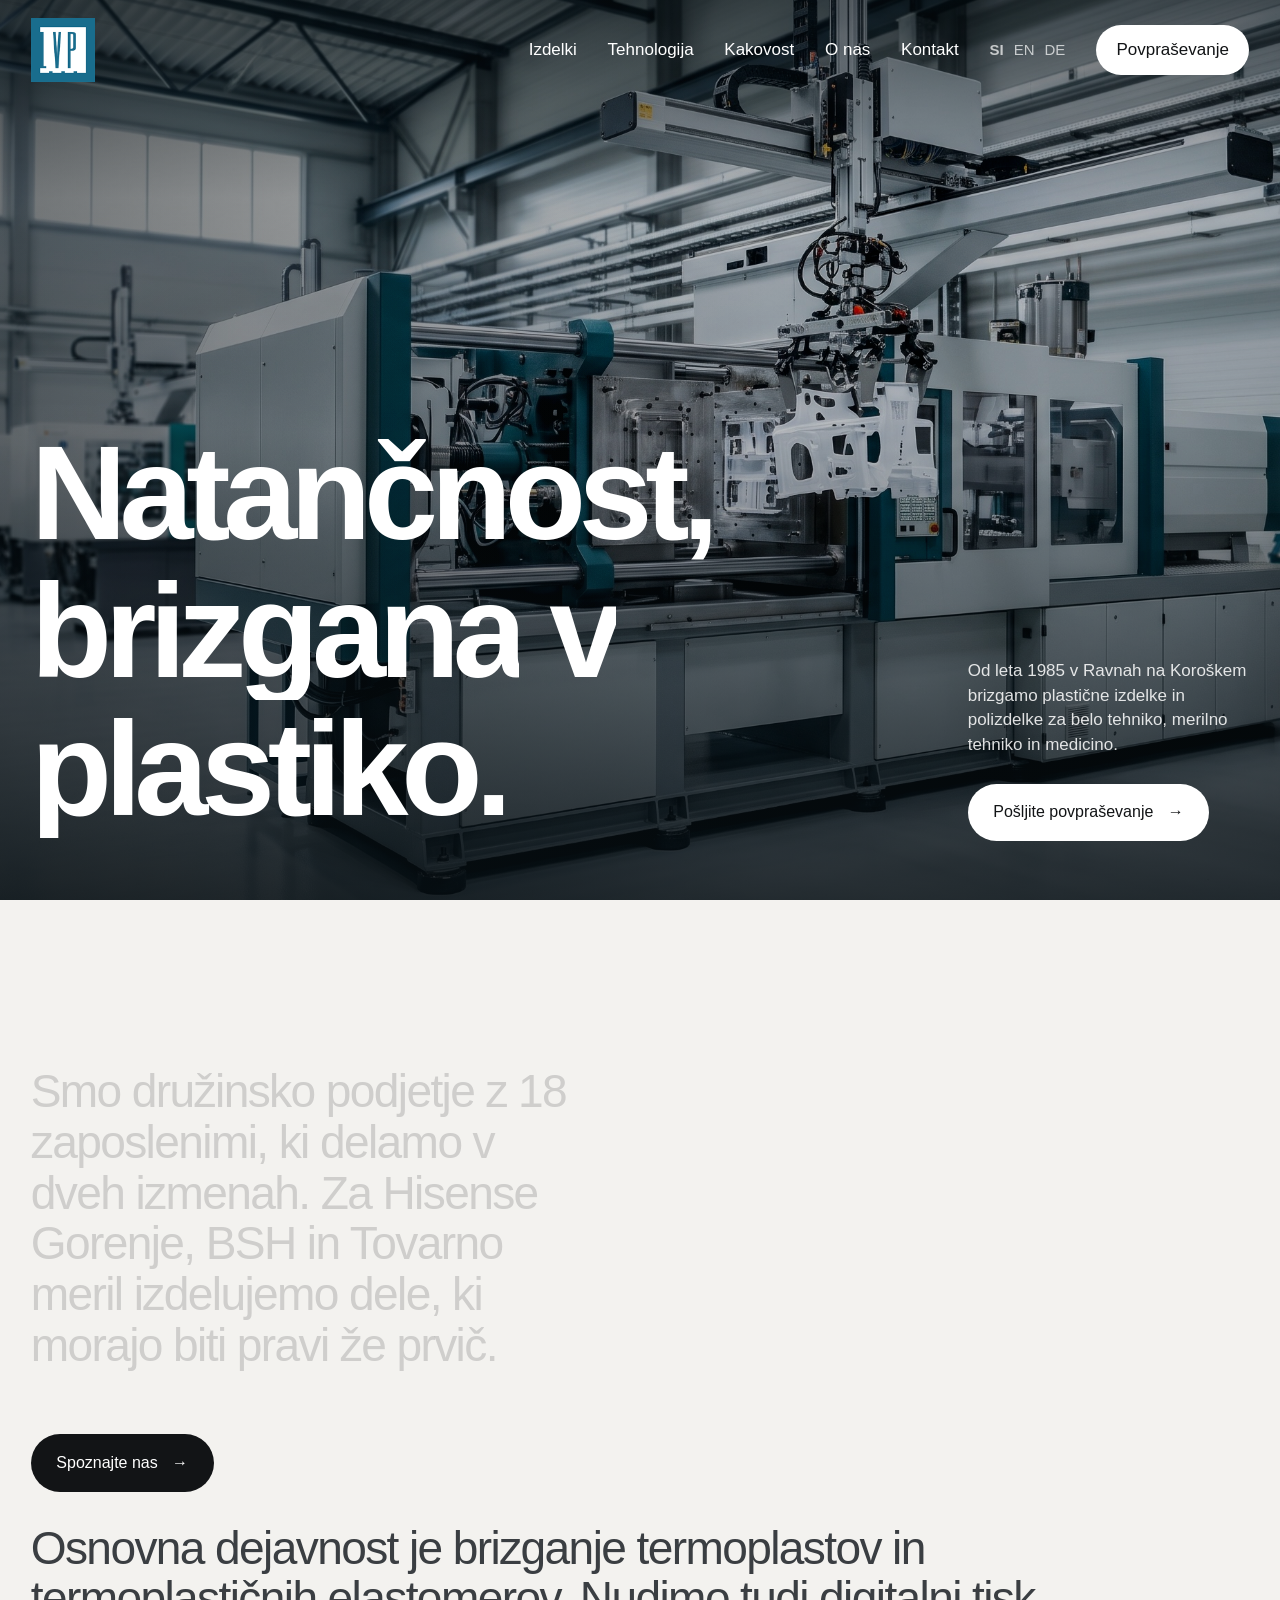
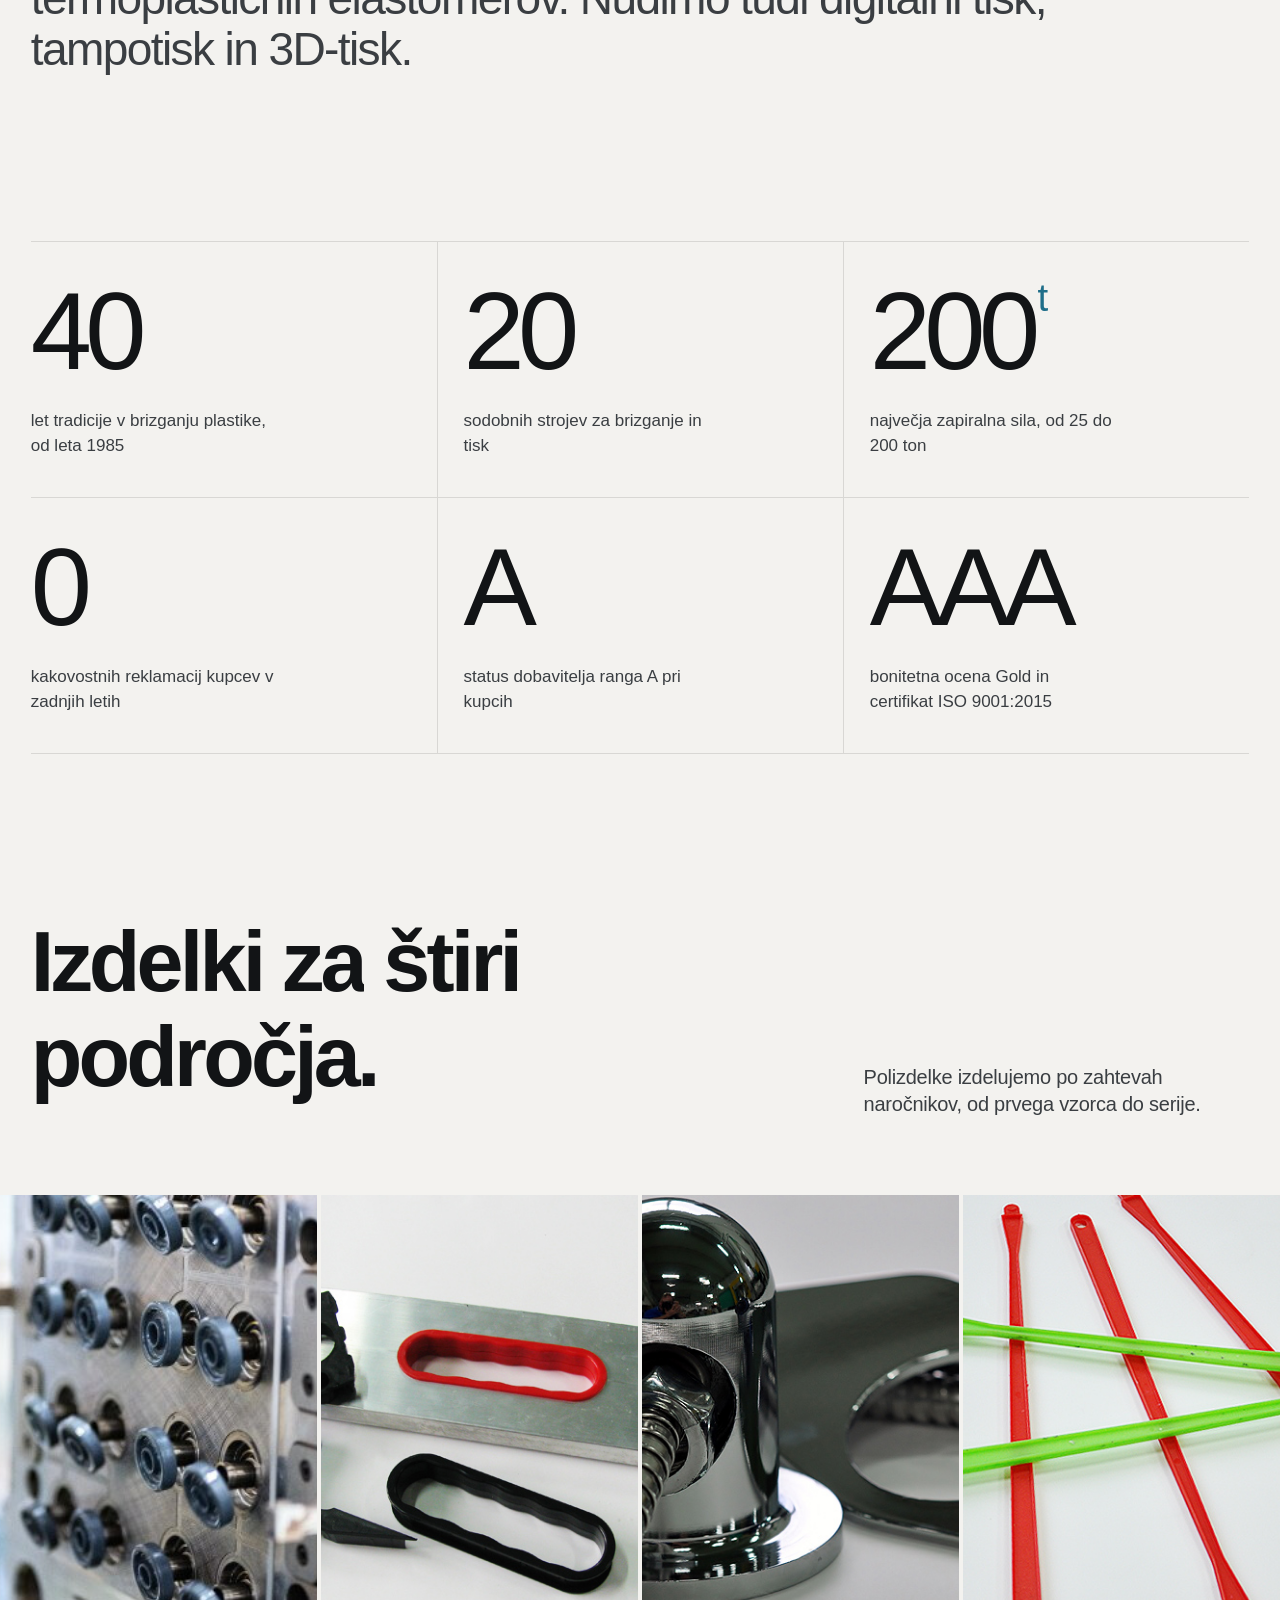
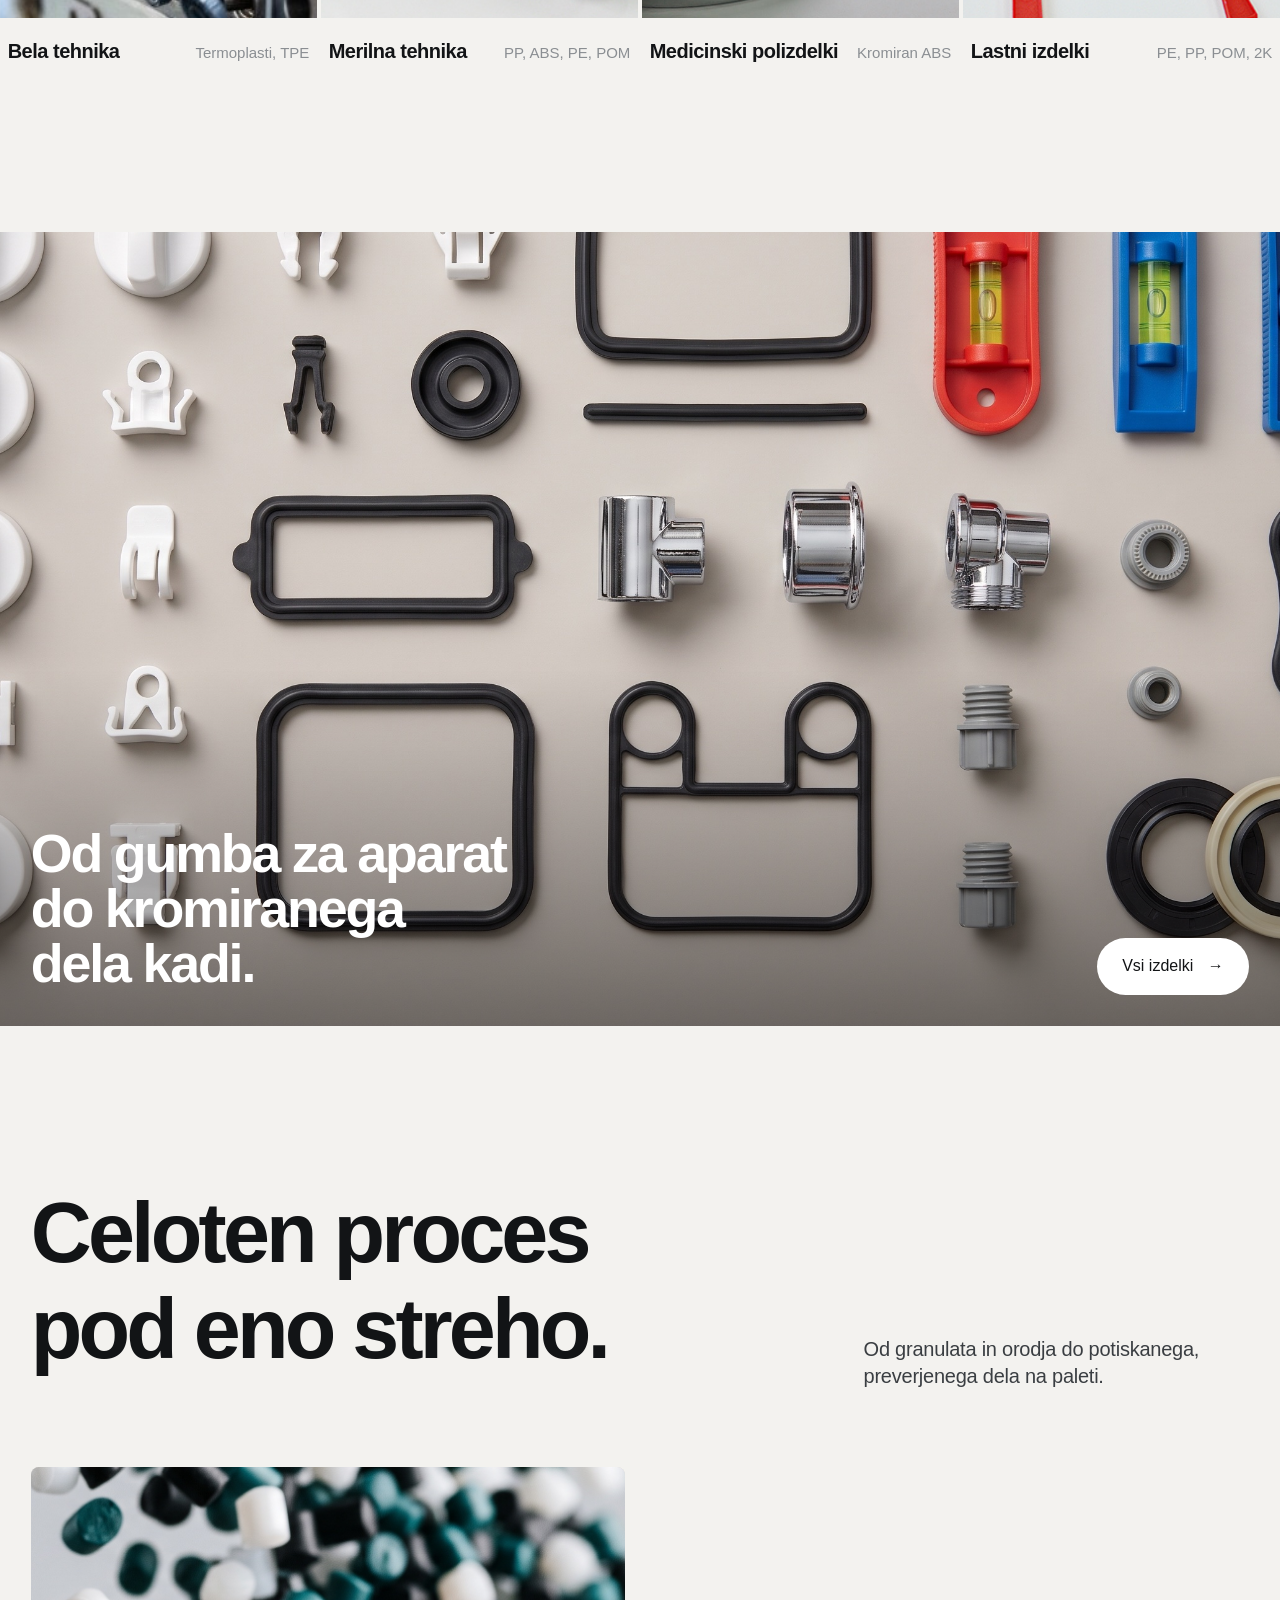
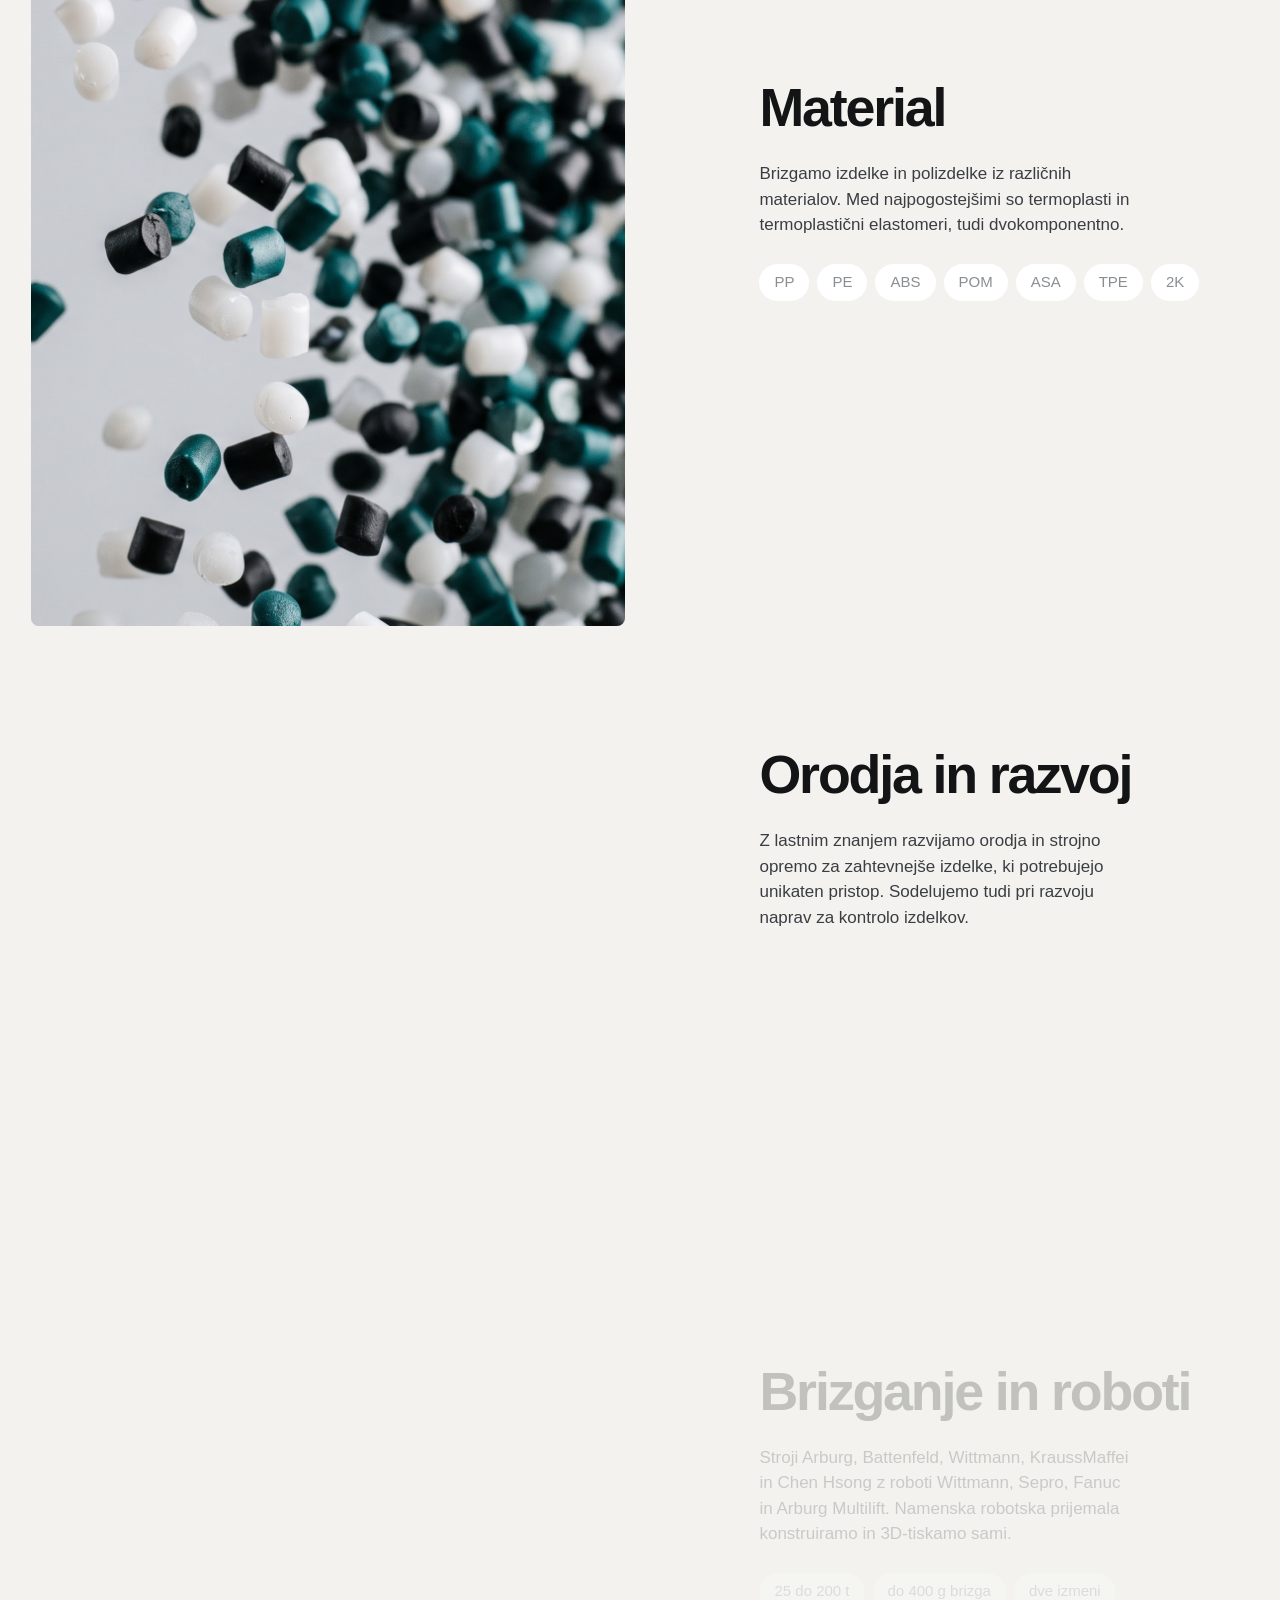
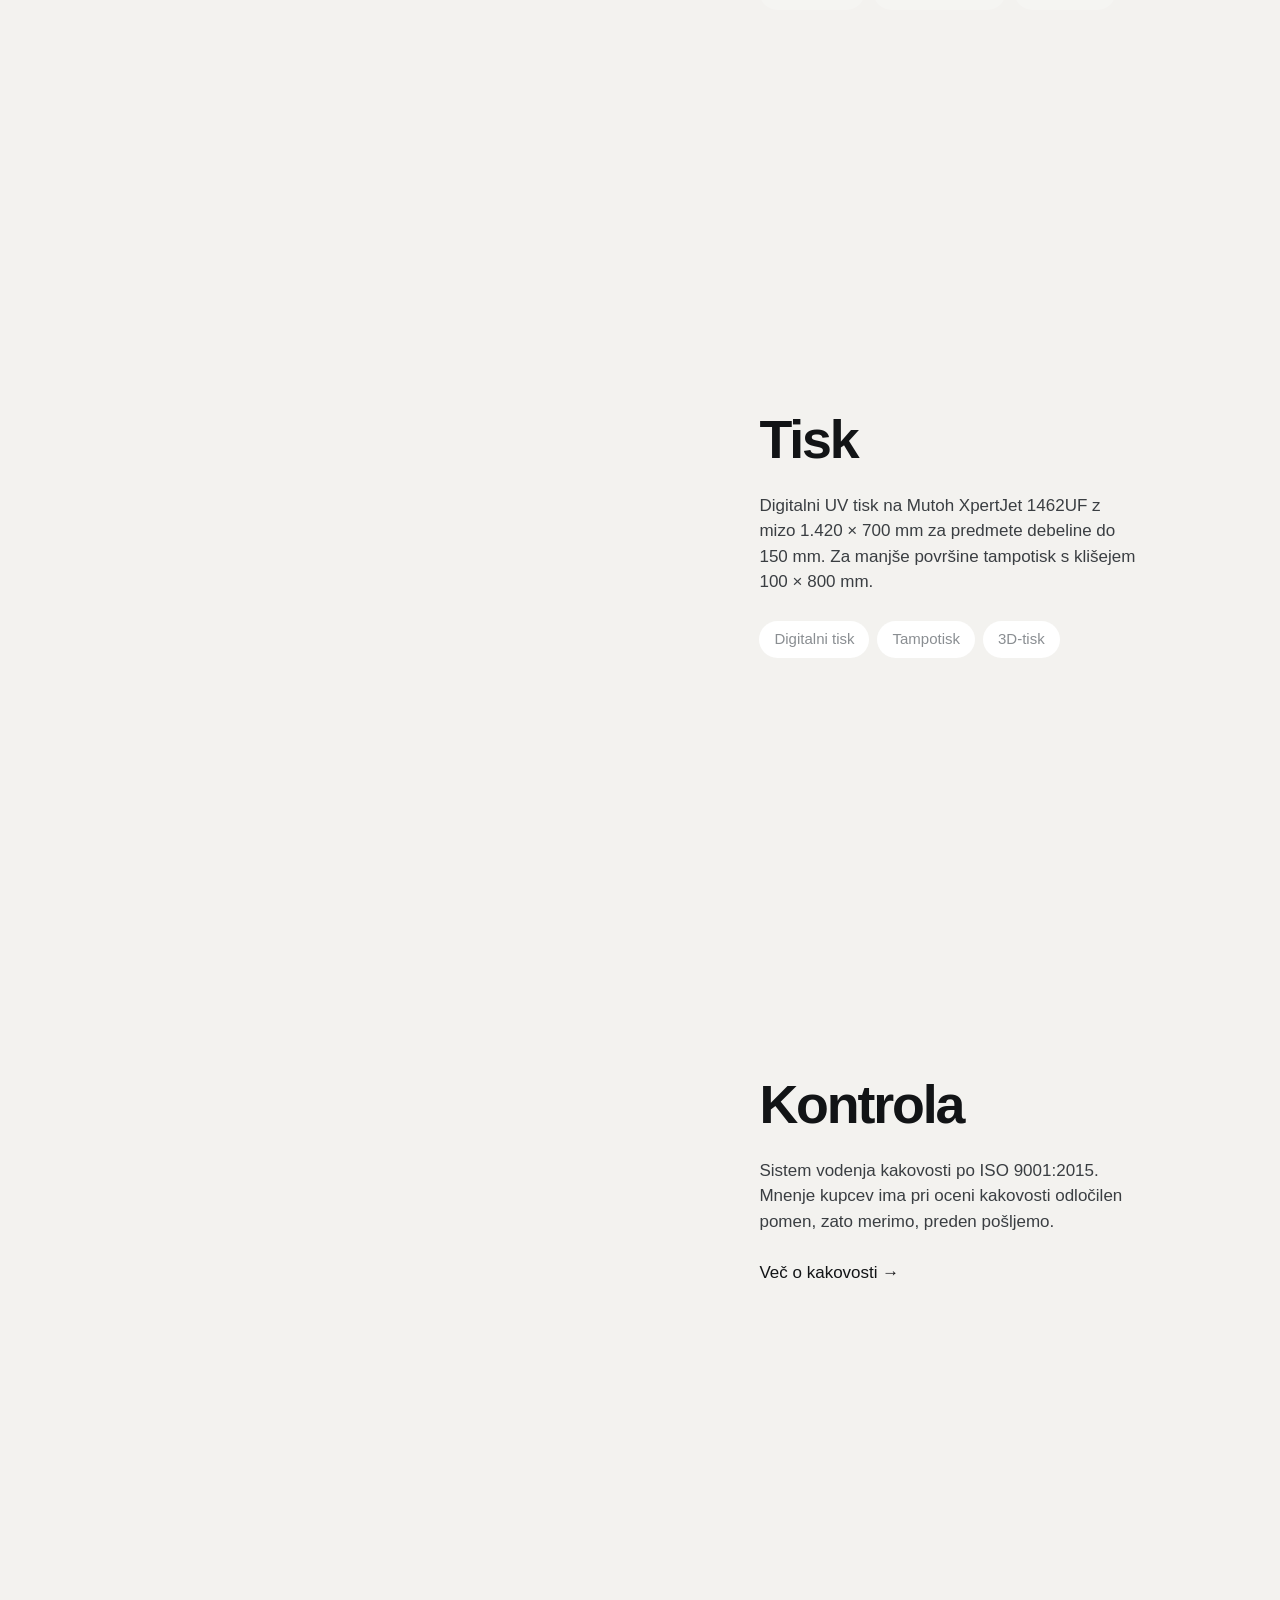
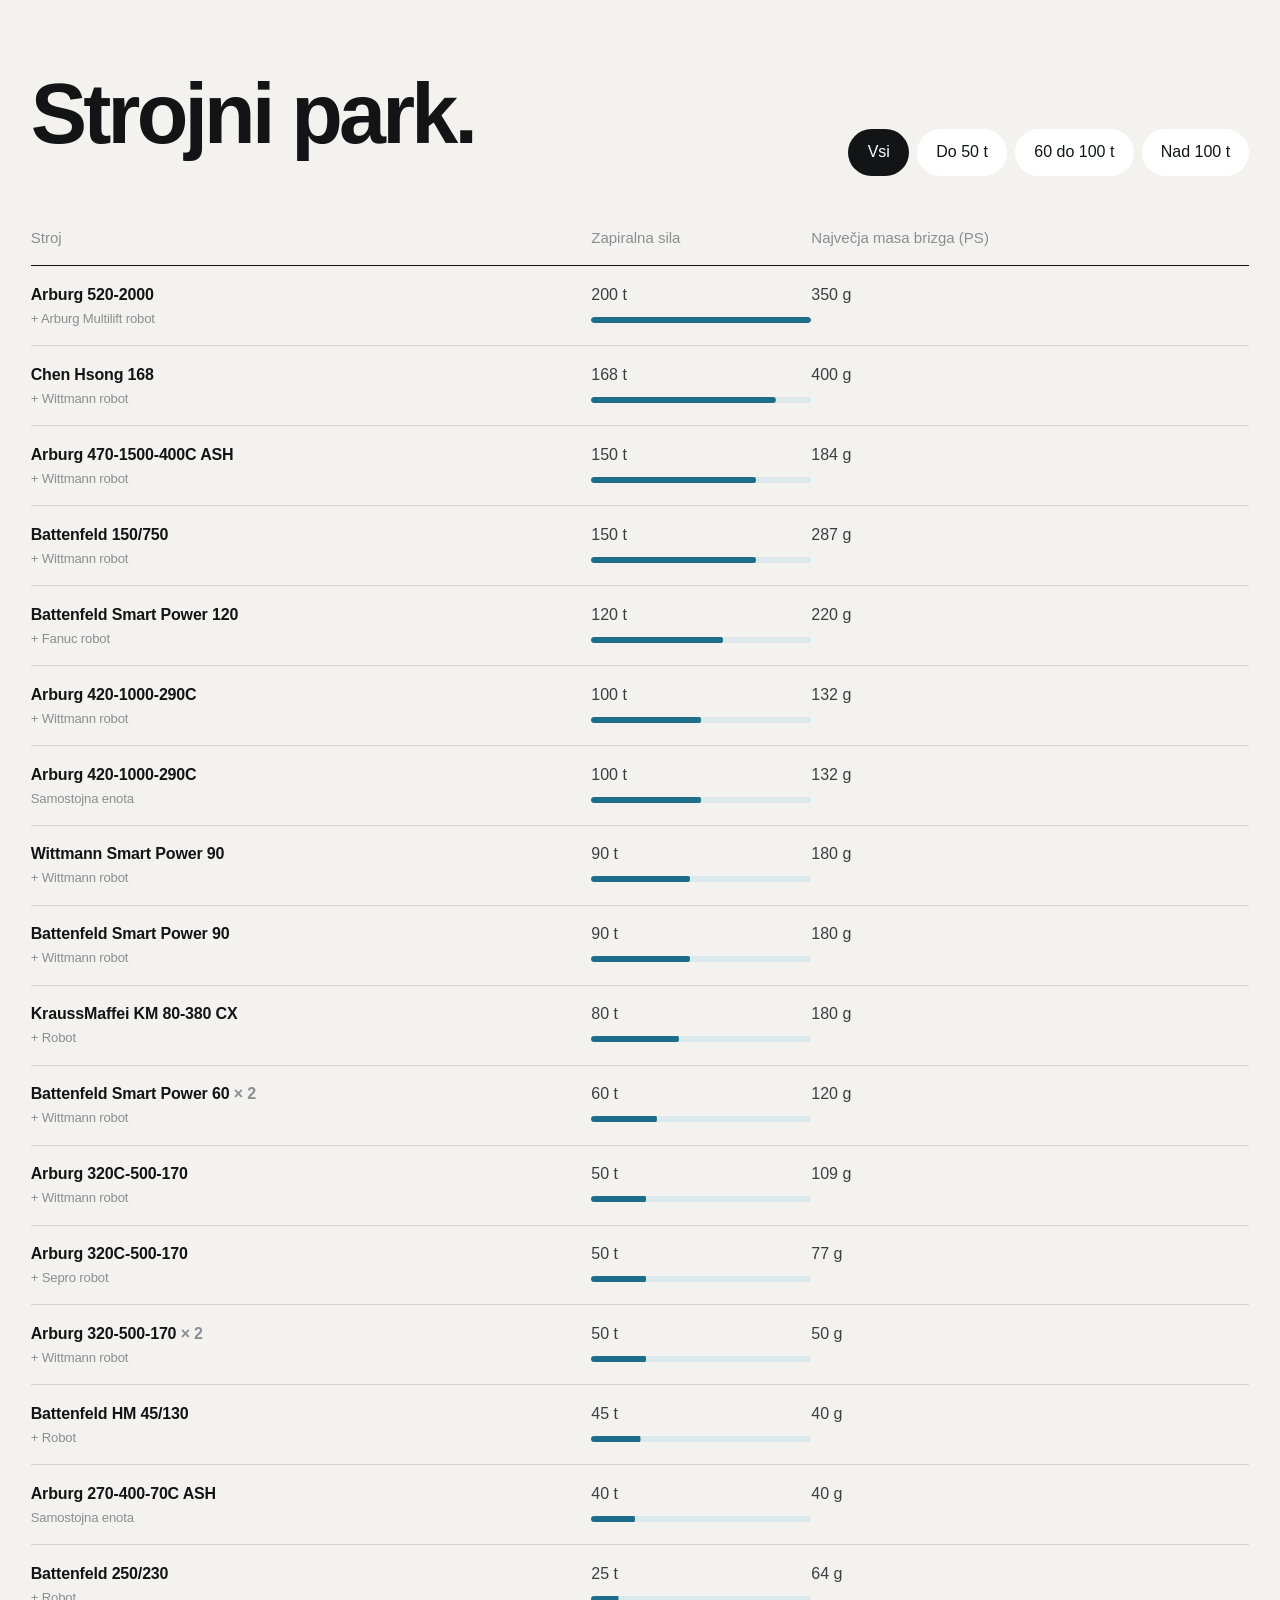
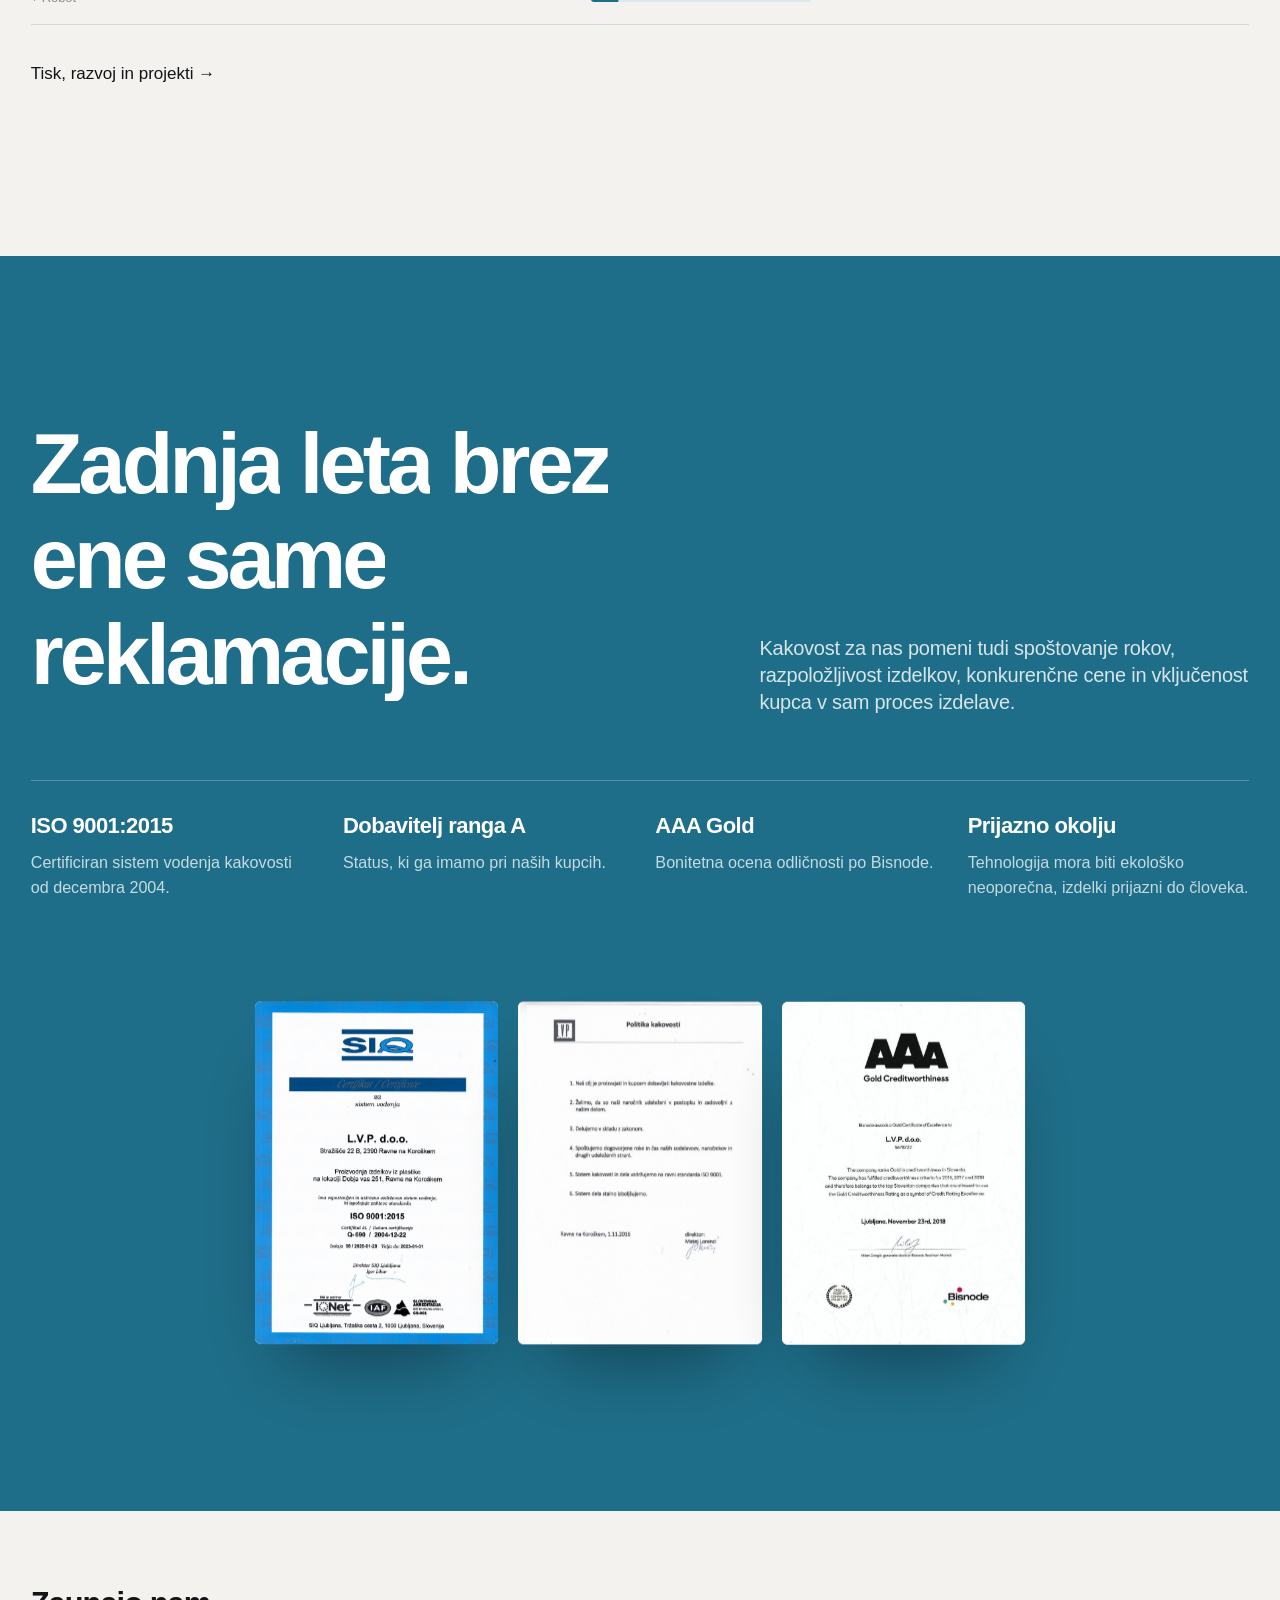
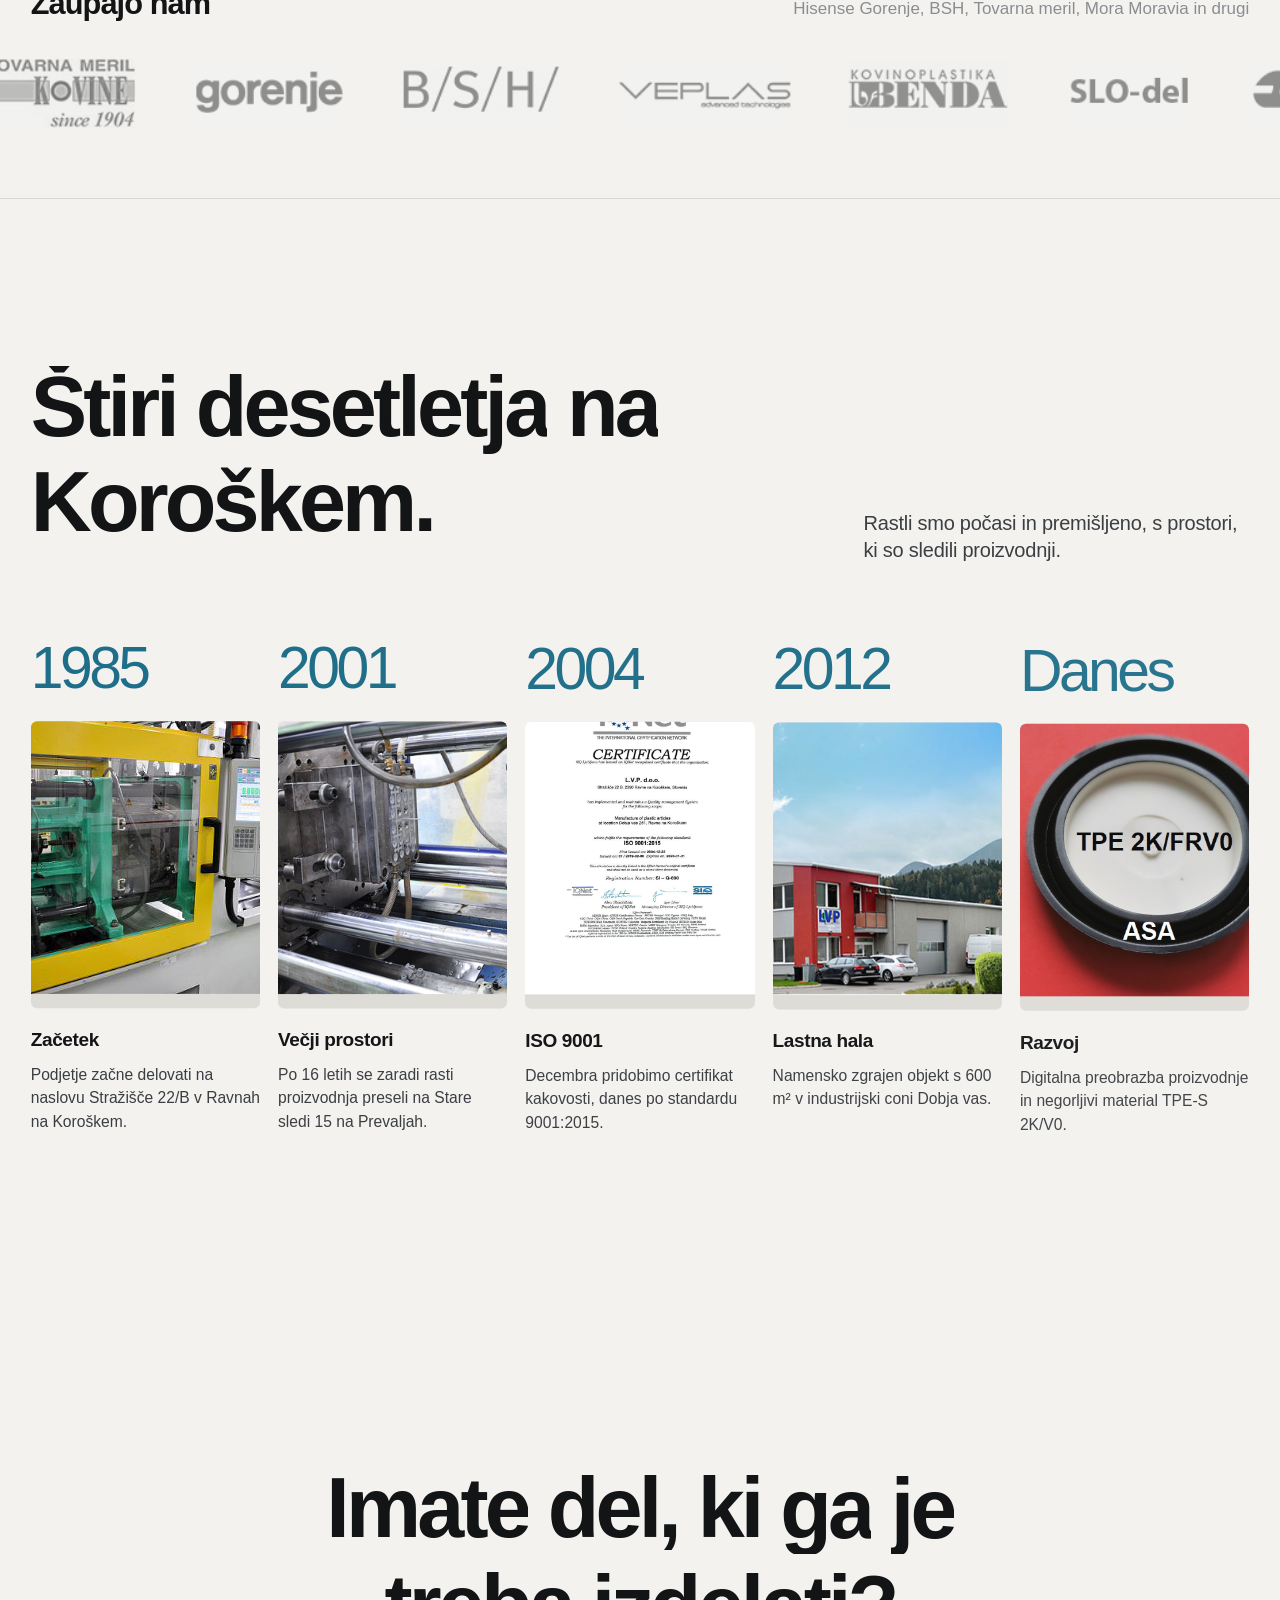
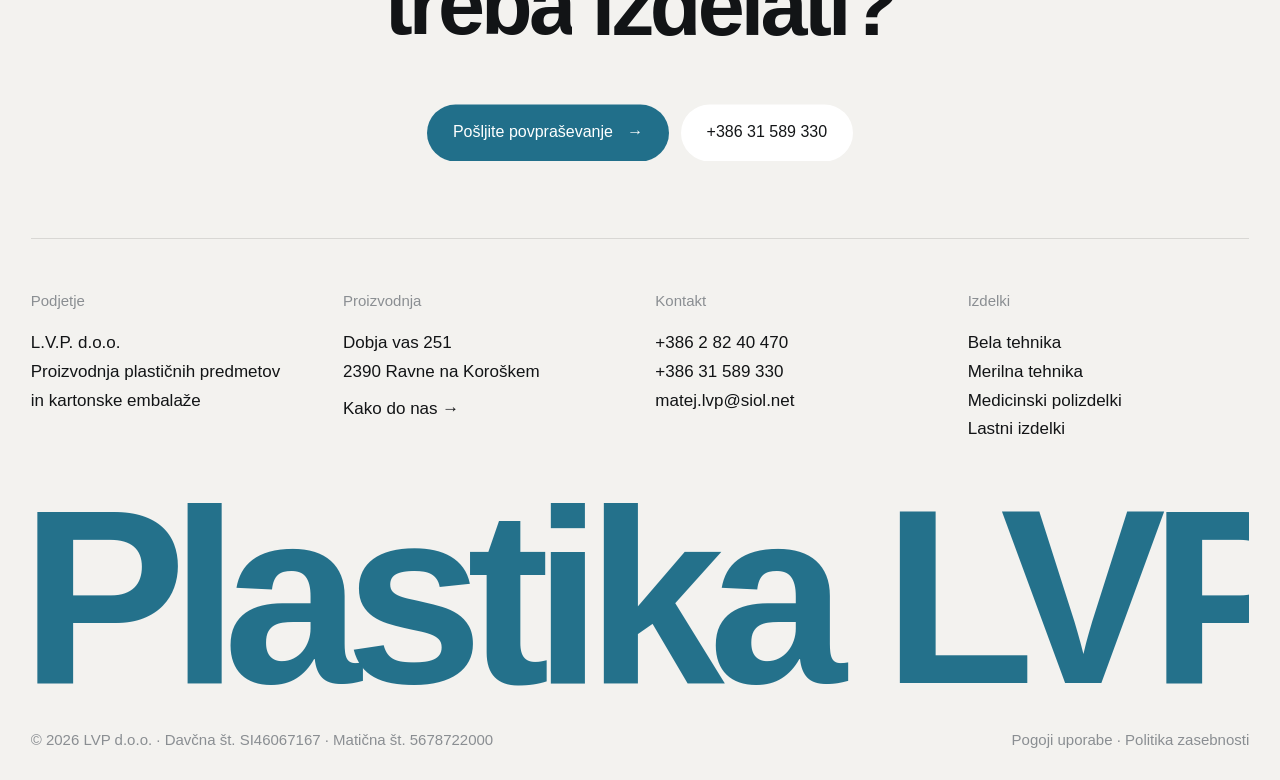
==== site/index.html @ 323c25d8 "Plastika LVP website redesign Six-page static site (Domov, Izdelki, Tehnologija, Kakovost, O nas, Ko" ====
<!doctype html>
<html lang="sl">
<head>
<meta charset="utf-8">
<meta name="viewport" content="width=device-width,initial-scale=1">
<title>LVP d.o.o. · Brizganje plastike, Ravne na Koroškem</title>
<meta name="description" content="Družinsko podjetje iz Raven na Koroškem. Od leta 1985 brizgamo plastične izdelke in polizdelke za belo tehniko, merilno tehniko in medicino.">
<meta name="robots" content="noindex">
<link rel="icon" href="assets/img/logo.png">
<link rel="preload" href="assets/fonts/MaisonNeue-Demi.otf" as="font" type="font/otf" crossorigin>
<link rel="stylesheet" href="assets/css/style.css">
</head>
<body data-page="home">
<div class="loader"><img src="assets/img/logo.png" alt=""></div>

<section class="hero" data-dark>
  <div class="hero-media">
    <video autoplay muted loop playsinline preload="auto" poster="assets/img/gen-hero.jpg">
      <source src="assets/video/hero.mp4" type="video/mp4">
    </video>
  </div>
  <div class="hero-in">
    <h1 class="d1" data-split>Natančnost, brizgana v plastiko.</h1>
    <div class="hero-side">
      <p>Od leta 1985 v Ravnah na Koroškem brizgamo plastične izdelke in polizdelke za belo tehniko, merilno tehniko in medicino.</p>
      <a class="btn light" href="kontakt.html#povprasevanje">Pošljite povpraševanje <span class="arr">→</span></a>
    </div>
  </div>
</section>

<section class="sec wrap statement">
  <div class="statement-row">
    <p data-fill>Smo družinsko podjetje z 18 zaposlenimi, ki delamo v dveh izmenah. Za Hisense Gorenje, BSH in Tovarno meril izdelujemo dele, ki morajo biti pravi že prvič.</p>
  </div>
  <div class="statement-foot rv">
    <a class="btn" href="o-nas.html">Spoznajte nas <span class="arr">→</span></a>
    <p class="lead">Osnovna dejavnost je brizganje termoplastov in termoplastičnih elastomerov. Nudimo tudi digitalni tisk, tampotisk in 3D-tisk.</p>
  </div>
</section>

<section class="wrap" style="padding-bottom:var(--sec)">
  <div class="stats">
    <div class="stat rv"><div class="n" data-count="40">40</div><p>let tradicije v brizganju plastike, od leta 1985</p></div>
    <div class="stat rv"><div class="n" data-count="20">20</div><p>sodobnih strojev za brizganje in tisk</p></div>
    <div class="stat rv"><div class="n" data-count="200">200<sup>t</sup></div><p>največja zapiralna sila, od 25 do 200 ton</p></div>
    <div class="stat rv"><div class="n" data-count="0">0</div><p>kakovostnih reklamacij kupcev v zadnjih letih</p></div>
    <div class="stat rv"><div class="n">A</div><p>status dobavitelja ranga A pri kupcih</p></div>
    <div class="stat rv"><div class="n">AAA</div><p>bonitetna ocena Gold in certifikat ISO 9001:2015</p></div>
  </div>
</section>

<section id="izdelki" style="padding-bottom:var(--sec)">
  <div class="wrap sec-head">
    <h2 class="d2" data-split>Izdelki za štiri področja.</h2>
    <p class="lead rv">Polizdelke izdelujemo po zahtevah naročnikov, od prvega vzorca do serije.</p>
  </div>
  <div class="tiles">
    <a class="tile" href="izdelki.html#bela-tehnika">
      <div class="ph"><img src="assets/img/izdelki-bela-tehnika-02.jpg" alt="Orodje z brizganimi deli za belo tehniko" data-par="6"></div>
      <div class="ov"><p>Polizdelki za male gospodinjske aparate in belo tehniko.</p></div>
      <div class="cap"><b>Bela tehnika</b><span>Termoplasti, TPE</span></div>
    </a>
    <a class="tile" href="izdelki.html#merilna-tehnika">
      <div class="ph"><img src="assets/img/merilna-tehnika1.jpg" alt="Sestavni deli za vodne tehtnice" data-par="6"></div>
      <div class="ov"><p>Osnovni sestavni deli za vodne tehtnice in zidarske letve.</p></div>
      <div class="cap"><b>Merilna tehnika</b><span>PP, ABS, PE, POM</span></div>
    </a>
    <a class="tile" href="izdelki.html#medicina">
      <div class="ph"><img src="assets/img/medicina1.jpg" alt="Kromiran brizgan del iz ABS" data-par="6"></div>
      <div class="ov"><p>Deli za sestavljanje kopalnih kadi, namenjenih invalidom.</p></div>
      <div class="cap"><b>Medicinski polizdelki</b><span>Kromiran ABS</span></div>
    </a>
    <a class="tile" href="izdelki.html#lastni">
      <div class="ph"><img src="assets/img/lastni-izdelki1.jpg" alt="Muholovci iz PE in PP" data-par="6"></div>
      <div class="ov"><p>Lastni izdelki, uspešno prisotni na trgu. Na muholovce nabrizgamo tudi vaš logotip.</p></div>
      <div class="cap"><b>Lastni izdelki</b><span>PE, PP, POM, 2K</span></div>
    </a>
  </div>
</section>

<section class="bleed" data-dark>
  <img src="assets/img/gen-knolling.jpg" alt="Brizgani plastični deli, razvrščeni na mizi" data-par="8">
  <div class="cap">
    <h2 class="d3" style="max-width:16ch">Od gumba za aparat do kromiranega dela kadi.</h2>
    <a class="btn light" href="izdelki.html">Vsi izdelki <span class="arr">→</span></a>
  </div>
</section>

<section class="sec wrap">
  <div class="sec-head">
    <h2 class="d2" data-split>Celoten proces pod eno streho.</h2>
    <p class="lead rv">Od granulata in orodja do potiskanega, preverjenega dela na paleti.</p>
  </div>
  <div class="process">
    <div class="stick">
      <video muted loop playsinline autoplay poster="assets/img/gen-granulat.jpg" class="on"><source src="assets/video/granulat.mp4" type="video/mp4"></video>
      <img src="assets/img/gen-mould.jpg" alt="Odprto orodje z brizganimi tesnili">
      <img src="assets/img/tehnologija-031.jpg" alt="Robotsko prijemalo, natisnjeno v 3D">
      <img src="assets/img/gen-print.jpg" alt="Digitalni UV tisk na plastične dele">
      <img src="assets/img/fd0496db_540x310.jpg" alt="Merjenje dela na 3D merilni napravi">
    </div>
    <div class="steps">
      <div class="step on">
        <div class="step-mob-img"><img src="assets/img/gen-granulat.jpg" alt=""></div>
        <h3 class="d3">Material</h3>
        <p>Brizgamo izdelke in polizdelke iz različnih materialov. Med najpogostejšimi so termoplasti in termoplastični elastomeri, tudi dvokomponentno.</p>
        <div class="facts"><span class="chip">PP</span><span class="chip">PE</span><span class="chip">ABS</span><span class="chip">POM</span><span class="chip">ASA</span><span class="chip">TPE</span><span class="chip">2K</span></div>
      </div>
      <div class="step">
        <div class="step-mob-img"><img src="assets/img/gen-mould.jpg" alt=""></div>
        <h3 class="d3">Orodja in razvoj</h3>
        <p>Z lastnim znanjem razvijamo orodja in strojno opremo za zahtevnejše izdelke, ki potrebujejo unikaten pristop. Sodelujemo tudi pri razvoju naprav za kontrolo izdelkov.</p>
      </div>
      <div class="step">
        <div class="step-mob-img"><img src="assets/img/tehnologija-031.jpg" alt=""></div>
        <h3 class="d3">Brizganje in roboti</h3>
        <p>Stroji Arburg, Battenfeld, Wittmann, KraussMaffei in Chen Hsong z roboti Wittmann, Sepro, Fanuc in Arburg Multilift. Namenska robotska prijemala konstruiramo in 3D-tiskamo sami.</p>
        <div class="facts"><span class="chip">25 do 200 t</span><span class="chip">do 400 g brizga</span><span class="chip">dve izmeni</span></div>
      </div>
      <div class="step">
        <div class="step-mob-img"><img src="assets/img/gen-print.jpg" alt=""></div>
        <h3 class="d3">Tisk</h3>
        <p>Digitalni UV tisk na Mutoh XpertJet 1462UF z mizo 1.420 × 700 mm za predmete debeline do 150 mm. Za manjše površine tampotisk s klišejem 100 × 800 mm.</p>
        <div class="facts"><span class="chip">Digitalni tisk</span><span class="chip">Tampotisk</span><span class="chip">3D-tisk</span></div>
      </div>
      <div class="step">
        <div class="step-mob-img"><img src="assets/img/fd0496db_540x310.jpg" alt=""></div>
        <h3 class="d3">Kontrola</h3>
        <p>Sistem vodenja kakovosti po ISO 9001:2015. Mnenje kupcev ima pri oceni kakovosti odločilen pomen, zato merimo, preden pošljemo.</p>
        <a class="link" href="kakovost.html" style="margin-top:26px">Več o kakovosti →</a>
      </div>
    </div>
  </div>
</section>

<section class="sec wrap" style="padding-top:0">
  <div class="machines-top">
    <h2 class="d2" data-split>Strojni park.</h2>
    <div class="filters rv" data-for="#mt-home">
      <button class="on" data-range="0-999">Vsi</button>
      <button data-range="0-50">Do 50 t</button>
      <button data-range="51-100">60 do 100 t</button>
      <button data-range="101-999">Nad 100 t</button>
    </div>
  </div>
  <table class="mtable rv" id="mt-home" data-machines></table>
  <p style="margin-top:36px"><a class="link" href="tehnologija.html">Tisk, razvoj in projekti →</a></p>
</section>

<section class="quality sec wrap" data-dark>
  <div class="qgrid">
    <h2 class="d2" data-split>Zadnja leta brez ene same reklamacije.</h2>
    <p class="lead rv">Kakovost za nas pomeni tudi spoštovanje rokov, razpoložljivost izdelkov, konkurenčne cene in vključenost kupca v sam proces izdelave.</p>
    <div class="qpoints">
      <div class="rv"><b>ISO 9001:2015</b><p>Certificiran sistem vodenja kakovosti od decembra 2004.</p></div>
      <div class="rv"><b>Dobavitelj ranga A</b><p>Status, ki ga imamo pri naših kupcih.</p></div>
      <div class="rv"><b>AAA Gold</b><p>Bonitetna ocena odličnosti po Bisnode.</p></div>
      <div class="rv"><b>Prijazno okolju</b><p>Tehnologija mora biti ekološko neoporečna, izdelki prijazni do človeka.</p></div>
    </div>
    <div class="certs">
      <figure><img src="assets/img/certifikat-iso9001_2.png" alt="Certifikat ISO 9001"></figure>
      <figure><img src="assets/img/politika-kakovosti-1.jpg" alt="Politika kakovosti"></figure>
      <figure><img src="assets/img/bisnode-2019.jpg" alt="Bonitetna odličnost Bisnode"></figure>
    </div>
  </div>
</section>

<section class="partners">
  <div class="wrap t">
    <h2 class="d4">Zaupajo nam</h2>
    <span class="muted">Hisense Gorenje, BSH, Tovarna meril, Mora Moravia in drugi</span>
  </div>
  <div class="marquee">
    <div class="set"><span class="plogo merila" title="Tovarna meril"></span><span class="plogo gorenje" title="Gorenje"></span><span class="plogo bsh" title="BSH"></span><span class="plogo veplas" title="Veplas"></span><span class="plogo benda" title="Kovinoplastika Benda"></span><span class="plogo slodel" title="SLO-del"></span><span class="plogo eurel" title="Eurel"></span></div>
    <div class="set" aria-hidden="true"><span class="plogo merila"></span><span class="plogo gorenje"></span><span class="plogo bsh"></span><span class="plogo veplas"></span><span class="plogo benda"></span><span class="plogo slodel"></span><span class="plogo eurel"></span></div>
  </div>
</section>

<section class="sec wrap">
  <div class="sec-head">
    <h2 class="d2" data-split>Štiri desetletja na Koroškem.</h2>
    <p class="lead rv">Rastli smo počasi in premišljeno, s prostori, ki so sledili proizvodnji.</p>
  </div>
  <div class="tl">
    <div><div class="yr">1985</div><div class="ph"><img src="assets/img/tehno6.jpg" alt="" data-par="5"></div><b>Začetek</b><p>Podjetje začne delovati na naslovu Stražišče 22/B v Ravnah na Koroškem.</p></div>
    <div><div class="yr">2001</div><div class="ph"><img src="assets/img/tehno1.jpg" alt="" data-par="5"></div><b>Večji prostori</b><p>Po 16 letih se zaradi rasti proizvodnja preseli na Stare sledi 15 na Prevaljah.</p></div>
    <div><div class="yr">2004</div><div class="ph"><img src="assets/img/certifikat-iso-9001-2.jpg" alt="" data-par="5"></div><b>ISO 9001</b><p>Decembra pridobimo certifikat kakovosti, danes po standardu 9001:2015.</p></div>
    <div><div class="yr">2012</div><div class="ph"><img src="assets/img/hala-vsebinska.jpg" alt="" data-par="5"></div><b>Lastna hala</b><p>Namensko zgrajen objekt s 600 m² v industrijski coni Dobja vas.</p></div>
    <div><div class="yr">Danes</div><div class="ph"><img src="assets/img/2k-izdelek.jpg" alt="" data-par="5"></div><b>Razvoj</b><p>Digitalna preobrazba proizvodnje in negorljivi material TPE-S 2K/V0.</p></div>
  </div>
</section>

<div id="footer-slot"></div>

<script src="assets/js/layout.js"></script>
<script src="assets/js/machines.js"></script>
<script src="assets/js/gsap.min.js"></script>
<script src="assets/js/ScrollTrigger.min.js"></script>
<script src="assets/js/lenis.min.js"></script>
<script src="assets/js/main.js"></script>
</body>
</html>
---- site/assets/css/style.css ----
@font-face{font-family:"Maison";src:url(../fonts/MaisonNeue-Light.otf) format("opentype");font-weight:300;font-display:swap}
@font-face{font-family:"Maison";src:url(../fonts/MaisonNeue-Book.otf) format("opentype");font-weight:400;font-display:swap}
@font-face{font-family:"Maison";src:url(../fonts/MaisonNeue-Medium.otf) format("opentype");font-weight:500;font-display:swap}
@font-face{font-family:"Maison";src:url(../fonts/MaisonNeue-Demi.otf) format("opentype");font-weight:600;font-display:swap}
@font-face{font-family:"Maison";src:url(../fonts/MaisonNeue-Bold.otf) format("opentype");font-weight:700;font-display:swap}
@font-face{font-family:"MaisonMono";src:url(../fonts/MaisonNeueMono-Regular.otf) format("opentype");font-weight:400;font-display:swap}

:root{
  --bg:#f3f2ef;
  --paper:#ffffff;
  --ink:#121416;
  --ink-2:#3a3e42;
  --gray:#8a8e92;
  --line:rgba(18,20,22,.12);
  --teal:#1f6e89;
  --teal-deep:#14526a;
  --teal-soft:#dbe8ec;
  --g:clamp(16px,2.4vw,48px);
  --sec:clamp(96px,13vw,240px);
  --ease:cubic-bezier(.2,.7,.1,1);
}
*{box-sizing:border-box;margin:0;padding:0}
html{-webkit-text-size-adjust:100%}
html.lenis,html.lenis body{height:auto}
.lenis.lenis-smooth{scroll-behavior:auto!important}
body{font-family:"Maison",Helvetica Neue,Helvetica,Arial,sans-serif;font-weight:400;background:var(--bg);color:var(--ink);font-size:clamp(17px,1.05vw,21px);line-height:1.5;-webkit-font-smoothing:antialiased;overflow-x:hidden}
img,video{display:block;max-width:100%}
a{color:inherit;text-decoration:none}
button{font:inherit;color:inherit;background:none;border:0;cursor:pointer}
em,i{font-style:normal}
::selection{background:var(--teal);color:#fff}

/* type */
.d1,.d2,.d3,.d4{font-weight:600;letter-spacing:-.045em;line-height:.98;padding-bottom:.08em}
.d1{font-size:clamp(56px,10.4vw,240px);letter-spacing:-.055em;line-height:.92}
.d2{font-size:clamp(44px,6.6vw,150px)}
.d3{font-size:clamp(34px,4.2vw,92px);letter-spacing:-.04em;line-height:1.02}
.d4{font-size:clamp(26px,2.4vw,52px);letter-spacing:-.03em;line-height:1.08}
.lead{font-size:clamp(20px,1.55vw,30px);line-height:1.35;letter-spacing:-.012em;color:var(--ink-2)}
.muted{color:var(--gray)}
.teal{color:var(--teal)}
.mono{font-family:"MaisonMono",ui-monospace,monospace;font-size:.82em;letter-spacing:0}

.wrap{padding-left:var(--g);padding-right:var(--g)}
.sec{padding-top:var(--sec);padding-bottom:var(--sec)}
.grid{display:grid;grid-template-columns:repeat(12,1fr);column-gap:var(--g)}

/* buttons */
.btn{display:inline-flex;align-items:center;gap:.9em;padding:1.05em 1.6em;border-radius:999px;background:var(--ink);color:#fff;font-weight:500;font-size:clamp(16px,1vw,19px);transition:background .4s var(--ease),transform .4s var(--ease)}
.btn:hover{background:var(--teal)}
.btn .arr{display:inline-block;transition:transform .4s var(--ease)}
.btn:hover .arr{transform:translateX(4px)}
.btn.light{background:#fff;color:var(--ink)}
.btn.light:hover{background:var(--teal);color:#fff}
.btn.teal-b{background:var(--teal)}
.btn.teal-b:hover{background:var(--ink)}
.link{display:inline-flex;gap:.6em;align-items:center;font-weight:500;background:linear-gradient(currentColor,currentColor) 0 100%/0 2px no-repeat;padding-bottom:3px;transition:background-size .5s var(--ease)}
.link:hover{background-size:100% 2px}

/* loader */
.loader{position:fixed;inset:0;z-index:200;background:var(--teal);display:grid;place-items:center;pointer-events:none}
.loader img{width:clamp(110px,11vw,180px);height:auto}
html.loaded .loader{display:none}

/* header */
.hdr{position:fixed;top:0;left:0;right:0;z-index:100;display:flex;align-items:center;justify-content:space-between;padding:clamp(14px,1.4vw,24px) var(--g);transition:transform .6s var(--ease),background .4s,color .4s}
.hdr.on-dark{color:#fff}
.hdr.solid{background:rgba(243,242,239,.86);backdrop-filter:blur(18px);-webkit-backdrop-filter:blur(18px);color:var(--ink)}
.hdr.hide{transform:translateY(-110%)}
.hdr .logo img{width:clamp(64px,5vw,92px);height:auto;transition:width .5s var(--ease)}
.hdr.solid .logo img{width:clamp(54px,3.8vw,70px)}
.nav{display:flex;align-items:center;gap:clamp(20px,2.4vw,46px);font-size:clamp(17px,1.05vw,20px);font-weight:500}
.nav > a,.nav .has-mega > a{position:relative;padding:8px 0}
.nav > a::after,.nav .has-mega > a::after{content:"";position:absolute;left:0;right:0;bottom:2px;height:2px;background:currentColor;transform:scaleX(0);transform-origin:right;transition:transform .45s var(--ease)}
.nav > a:hover::after,.nav .has-mega:hover > a::after,.nav a.active::after{transform:scaleX(1);transform-origin:left}
.nav .cta{padding:.7em 1.2em;border-radius:999px;background:var(--teal);color:#fff}
.nav .cta::after{display:none}
.nav .cta:hover{background:var(--ink)}
.hdr.on-dark:not(.solid) .nav .cta{background:#fff;color:var(--ink)}
.lang{display:flex;gap:10px;font-size:15px;color:inherit;opacity:.7}
.lang b{font-weight:600;opacity:1}
.burger{display:none;width:48px;height:48px;border-radius:50%;background:var(--ink);color:#fff;position:relative}
.burger span{position:absolute;left:14px;right:14px;height:2px;background:currentColor;transition:transform .4s var(--ease)}
.burger span:first-child{top:19px}.burger span:last-child{top:27px}
.menu-open .burger span:first-child{transform:translateY(4px) rotate(45deg)}
.menu-open .burger span:last-child{transform:translateY(-4px) rotate(-45deg)}

/* mega */
.has-mega{position:static}
.mega{position:absolute;left:0;right:0;top:100%;background:var(--paper);color:var(--ink);padding:clamp(28px,2.6vw,48px) var(--g) clamp(36px,3vw,56px);display:grid;grid-template-columns:1.1fr repeat(4,1fr);gap:var(--g);opacity:0;visibility:hidden;transform:translateY(-8px);transition:opacity .35s var(--ease),transform .45s var(--ease),visibility .35s;box-shadow:0 30px 60px -30px rgba(0,0,0,.18)}
.has-mega:hover .mega,.has-mega:focus-within .mega{opacity:1;visibility:visible;transform:none}
.mega h3{font-size:clamp(28px,2.2vw,44px);font-weight:600;letter-spacing:-.035em;line-height:1.05;padding-bottom:.1em}
.mega p{color:var(--gray);margin-top:14px;font-weight:400;font-size:16px;max-width:30ch}
.mega .item{display:block}
.mega .item .ph{aspect-ratio:4/3;overflow:hidden;border-radius:6px;background:#e6e5e1}
.mega .item img{width:100%;height:100%;object-fit:cover;transition:transform .9s var(--ease)}
.mega .item:hover img{transform:scale(1.06)}
.mega .item b{display:block;margin-top:14px;font-weight:600;font-size:19px}
.mega .item span{display:block;color:var(--gray);font-weight:400;font-size:15px}

/* mobile menu */
.mnav{position:fixed;inset:0;z-index:90;background:var(--teal);color:#fff;padding:120px var(--g) 40px;display:flex;flex-direction:column;justify-content:space-between;clip-path:inset(0 0 100% 0);transition:clip-path .7s var(--ease)}
.menu-open .mnav{clip-path:inset(0 0 0 0)}
.mnav a{display:block;font-size:clamp(40px,11vw,72px);font-weight:600;letter-spacing:-.045em;line-height:1.08}
.mnav .sub{font-size:17px;opacity:.8;line-height:1.6}

/* hero */
.hero{position:relative;height:100svh;min-height:640px;color:#fff;overflow:hidden;background:#0d1214}
.hero-media{position:absolute;inset:0}
.hero-media video,.hero-media img{width:100%;height:100%;object-fit:cover}
.hero-media video,.hero-media img{filter:brightness(.82) contrast(1.05)}
.hero::after{content:"";position:absolute;inset:0;background:linear-gradient(180deg,rgba(6,14,18,.55) 0%,rgba(6,14,18,.08) 22%,rgba(6,14,18,.12) 48%,rgba(6,14,18,.82) 100%),linear-gradient(90deg,rgba(6,14,18,.45) 0%,rgba(6,14,18,0) 60%)}
.hero-in{position:absolute;left:0;right:0;bottom:0;z-index:2;padding:0 var(--g) clamp(28px,3.4vw,64px);display:grid;grid-template-columns:repeat(12,1fr);column-gap:var(--g);align-items:end}
.hero h1{grid-column:1/10}
.hero-side{grid-column:10/13;padding-bottom:1.2vw}
.hero-side p{font-size:clamp(17px,1.15vw,22px);line-height:1.45;color:rgba(255,255,255,.86);margin-bottom:26px;max-width:34ch}
.line{display:block;overflow:hidden;padding-bottom:.06em;margin-bottom:-.06em}
.line > span{display:inline-block}

/* statement */
.statement p{font-size:clamp(30px,3.6vw,78px);font-weight:500;letter-spacing:-.035em;line-height:1.1;max-width:22ch}
.statement .w{color:rgba(18,20,22,.16);transition:color .2s}
.statement-row{display:grid;grid-template-columns:repeat(12,1fr);column-gap:var(--g)}
.statement-row p{grid-column:1/12}
.statement-foot{display:flex;gap:var(--g);margin-top:clamp(40px,5vw,90px);align-items:center;flex-wrap:wrap}
.statement-foot .lead{max-width:42ch}

/* stats */
.stats{display:grid;grid-template-columns:repeat(3,1fr);border-top:1px solid var(--line)}
.stat{padding:clamp(28px,3vw,56px) clamp(0px,1vw,20px) clamp(28px,3vw,56px) 0;border-bottom:1px solid var(--line);min-height:clamp(220px,20vw,380px);display:flex;flex-direction:column;justify-content:space-between}
.stat:not(:nth-child(3n+1)){padding-left:clamp(20px,2vw,40px);border-left:1px solid var(--line)}
.stat .n{font-size:clamp(72px,8.6vw,190px);font-weight:300;letter-spacing:-.06em;line-height:.9;padding-bottom:.06em}
.stat .n sup{font-size:.35em;letter-spacing:-.02em;vertical-align:top;margin-left:.1em;font-weight:500;color:var(--teal)}
.stat p{color:var(--ink-2);max-width:26ch;margin-top:20px}
.sec-head{display:grid;grid-template-columns:repeat(12,1fr);column-gap:var(--g);align-items:end;margin-bottom:clamp(48px,6vw,110px)}
.sec-head h2{grid-column:1/8}
.sec-head .lead{grid-column:9/13}

/* products tiles */
.tiles{display:grid;grid-template-columns:repeat(4,1fr);gap:4px}
.tile{display:block;position:relative}
.tile .ph{aspect-ratio:3/4;overflow:hidden;background:#dedcd7}
.tile .ph img{width:100%;height:118%;object-fit:cover;transition:transform 1.2s var(--ease),filter .6s}
.tile:hover .ph img{transform:scale(1.05)}
.tile .cap{display:flex;justify-content:space-between;align-items:baseline;gap:12px;padding:18px clamp(4px,.6vw,12px) 0}
.tile .cap b{font-size:clamp(20px,1.5vw,30px);font-weight:600;letter-spacing:-.025em}
.tile .cap span{color:var(--gray);font-size:15px;white-space:nowrap}
.tile .ov{position:absolute;inset:auto 0 0 0;aspect-ratio:3/4;top:0;display:flex;align-items:flex-end;padding:clamp(16px,1.6vw,28px);color:#fff;opacity:0;transition:opacity .5s var(--ease);background:linear-gradient(0deg,rgba(10,30,38,.75),rgba(10,30,38,0) 60%);pointer-events:none}
.tile:hover .ov{opacity:1}
.tile .ov p{font-size:clamp(16px,1.05vw,19px);max-width:28ch;transform:translateY(10px);transition:transform .6s var(--ease)}
.tile:hover .ov p{transform:none}

/* full bleed */
.bleed{position:relative;height:clamp(420px,62vw,1200px);overflow:hidden}
.bleed img{position:absolute;inset:-10% 0;width:100%;height:120%;object-fit:cover}
.bleed .cap{position:absolute;left:var(--g);bottom:var(--g);right:var(--g);color:#fff;z-index:2;display:flex;justify-content:space-between;align-items:flex-end;gap:var(--g)}
.bleed::after{content:"";position:absolute;inset:0;background:linear-gradient(0deg,rgba(0,0,0,.45),rgba(0,0,0,0) 45%)}

/* process sticky */
.process{display:grid;grid-template-columns:repeat(12,1fr);column-gap:var(--g)}
.process .stick{grid-column:1/7;position:sticky;top:clamp(90px,8vw,130px);height:calc(100svh - clamp(130px,11vw,180px));border-radius:8px;overflow:hidden;background:#d9d7d2}
.process .stick > *{position:absolute;inset:0;width:100%;height:100%;object-fit:cover;opacity:0;transform:scale(1.06);transition:opacity .8s var(--ease),transform 1.4s var(--ease)}
.process .stick > .on{opacity:1;transform:none}
.process .steps{grid-column:8/13}
.step{min-height:72svh;display:flex;flex-direction:column;justify-content:center;opacity:.22;transition:opacity .6s var(--ease)}
.step.on{opacity:1}
.step h3{margin-bottom:22px}
.step p{color:var(--ink-2);max-width:40ch}
.step .facts{display:flex;flex-wrap:wrap;gap:8px;margin-top:26px}
.chip{display:inline-flex;padding:.5em 1em;border-radius:999px;background:var(--paper);font-size:15px;font-weight:500;color:var(--ink-2)}
.step-mob-img{display:none}

/* machines */
.machines-top{display:flex;justify-content:space-between;align-items:end;gap:var(--g);flex-wrap:wrap;margin-bottom:clamp(36px,4vw,70px)}
.filters{display:flex;gap:8px;flex-wrap:wrap}
.filters button{padding:.7em 1.2em;border-radius:999px;background:var(--paper);font-weight:500;font-size:16px;transition:background .3s,color .3s}
.filters button.on{background:var(--ink);color:#fff}
.mtable{width:100%;border-collapse:collapse;font-size:clamp(16px,1.1vw,21px)}
.mtable th{text-align:left;font-weight:500;color:var(--gray);font-size:15px;padding:0 0 16px;border-bottom:1px solid var(--ink)}
.mtable td{padding:clamp(16px,1.3vw,26px) 0;border-bottom:1px solid var(--line);vertical-align:top;transition:color .3s}
.mtable td:first-child{font-weight:600;letter-spacing:-.01em;width:46%}
.mtable td.r{color:var(--ink-2)}
.mtable tr{transition:opacity .4s}
.mtable tr.hidden{display:none}
.mtable tbody tr:hover td{color:var(--teal)}
.bar{display:block;height:6px;border-radius:6px;background:var(--teal-soft);margin-top:10px;width:100%;max-width:220px;overflow:hidden}
.bar i{display:block;height:100%;background:var(--teal);border-radius:6px;transform-origin:left;transform:scaleX(var(--v,0));transition:transform 1.2s var(--ease)}
.mtable td .sub{display:block;font-weight:400;color:var(--gray);font-size:.82em;margin-top:2px}
.ttl-count{font-weight:300}

/* quality */
.quality{background:var(--teal);color:#fff}
.quality .lead{color:rgba(255,255,255,.82)}
.qgrid{display:grid;grid-template-columns:repeat(12,1fr);column-gap:var(--g);row-gap:clamp(48px,5vw,90px)}
.qgrid h2{grid-column:1/8}
.qgrid .lead{grid-column:8/13;align-self:end}
.qpoints{grid-column:1/13;display:grid;grid-template-columns:repeat(4,1fr);gap:var(--g);border-top:1px solid rgba(255,255,255,.25);padding-top:clamp(28px,2.6vw,48px)}
.qpoints b{display:block;font-size:clamp(22px,1.7vw,34px);font-weight:600;letter-spacing:-.025em;line-height:1.1;margin-bottom:12px}
.qpoints p{color:rgba(255,255,255,.75);font-size:.95em}
.certs{grid-column:1/13;display:flex;gap:clamp(12px,1.6vw,32px);justify-content:center;padding-top:clamp(24px,3vw,60px)}
.certs figure{width:clamp(150px,19vw,360px);background:#fff;border-radius:6px;overflow:hidden;box-shadow:0 40px 80px -30px rgba(0,0,0,.45)}
.certs img{width:100%;aspect-ratio:1/1.41;object-fit:cover}

/* partners */
.partners{overflow:hidden;padding:clamp(56px,6vw,110px) 0;border-bottom:1px solid var(--line)}
.partners .t{display:flex;justify-content:space-between;align-items:baseline;gap:var(--g);margin-bottom:clamp(30px,3.4vw,60px)}
.marquee{display:flex;width:max-content;animation:mq 38s linear infinite}
.marquee:hover{animation-play-state:paused}
.marquee .set{display:flex;align-items:center;gap:clamp(60px,7vw,140px);padding-right:clamp(60px,7vw,140px)}
.plogo{height:55px;background:url(../img/slice.png) no-repeat;transform:scale(1.25);transform-origin:center;opacity:.75;filter:grayscale(1);transition:opacity .3s,filter .3s;flex:none}
.plogo:hover{opacity:1;filter:none}
.plogo.merila{background-position:0 0;width:121px}.plogo.gorenje{background-position:-172px 0;width:117px}.plogo.bsh{background-position:-329px 0;width:127px}.plogo.veplas{background-position:-490px 0;width:140px}.plogo.benda{background-position:-675px 0;width:129px}.plogo.slodel{background-position:-837px 0;width:95px}.plogo.eurel{background-position:-967px 0;width:121px}
@keyframes mq{to{transform:translateX(-50%)}}

/* timeline */
.tl{display:grid;grid-template-columns:repeat(5,minmax(0,1fr));gap:clamp(12px,1.4vw,28px)}
.tl .yr{font-size:clamp(46px,4.6vw,104px);font-weight:300;letter-spacing:-.06em;line-height:.95;padding-bottom:.08em;color:var(--teal)}
.tl .ph{aspect-ratio:4/5;overflow:hidden;border-radius:6px;margin:clamp(18px,1.6vw,30px) 0 18px;background:#dedcd7}
.tl .ph img{width:100%;height:100%;object-fit:cover}
.tl b{display:block;font-weight:600;font-size:clamp(19px,1.25vw,24px);letter-spacing:-.02em;margin-bottom:8px}
.tl p{color:var(--ink-2);font-size:.92em}

/* cta + footer */
.cta-sec{text-align:center;padding:var(--sec) var(--g) clamp(60px,6vw,120px)}
.cta-sec h2{max-width:16ch;margin:0 auto 40px}
.cta-sec .row{display:flex;gap:12px;justify-content:center;flex-wrap:wrap}
.ftr{padding:0 var(--g) 28px}
.fcols{display:grid;grid-template-columns:repeat(12,1fr);column-gap:var(--g);row-gap:40px;padding:clamp(40px,4vw,70px) 0;border-top:1px solid var(--line)}
.fcols > div{grid-column:span 3}
.fcols h4{font-weight:500;color:var(--gray);font-size:15px;margin-bottom:16px}
.fcols a,.fcols p{display:block;font-size:17px;line-height:1.7}
.fcols a:hover{color:var(--teal)}
.bigword{font-size:clamp(40px,19.4vw,560px);font-weight:600;letter-spacing:-.065em;line-height:.8;padding-bottom:.06em;white-space:nowrap;color:var(--teal);margin-left:-.04em;overflow:hidden}
.fbot{display:flex;justify-content:space-between;gap:20px;flex-wrap:wrap;font-size:15px;color:var(--gray);padding-top:20px}

/* page hero (subpages) */
.phero{padding:clamp(150px,14vw,260px) var(--g) clamp(48px,5vw,90px)}
.phero .grid{align-items:end}
.phero h1{grid-column:1/9}
.phero .lead{grid-column:9/13}
.crumbs{display:flex;gap:10px;color:var(--gray);font-size:15px;margin-bottom:clamp(24px,2.4vw,44px)}
.crumbs a:hover{color:var(--teal)}

/* split blocks */
.split{display:grid;grid-template-columns:repeat(12,1fr);column-gap:var(--g);row-gap:40px;align-items:center}
.split .ph{grid-column:1/7;border-radius:8px;overflow:hidden;aspect-ratio:4/3;background:#dedcd7}
.split .ph img{width:100%;height:115%;object-fit:cover}
.split .tx{grid-column:8/13}
.split.rev .ph{grid-column:7/13;grid-row:1}
.split.rev .tx{grid-column:1/6;grid-row:1}
.split .tx h2{margin-bottom:26px}
.split .tx p+p{margin-top:16px}
.split .tx p{color:var(--ink-2)}

/* product category page */
.cat{padding-top:var(--sec)}
.cat-head{display:grid;grid-template-columns:repeat(12,1fr);column-gap:var(--g);align-items:end;margin-bottom:clamp(36px,4vw,70px)}
.cat-head h2{grid-column:1/8}
.cat-head p{grid-column:8/13;color:var(--ink-2)}
.gallery{display:grid;grid-template-columns:repeat(12,1fr);gap:4px}
.gallery figure{position:relative;overflow:hidden;background:#dedcd7;grid-column:span 4}
.gallery figure.w{grid-column:span 8}
.gallery figure.h{grid-column:span 6}
.gallery img{width:100%;height:100%;object-fit:cover;aspect-ratio:3/2;transition:transform 1.2s var(--ease)}
.gallery figure.w img{aspect-ratio:auto;height:100%}
.gallery figure:hover img{transform:scale(1.04)}
.gallery figcaption{position:absolute;left:14px;bottom:14px;right:14px;color:#fff;font-weight:500;font-size:15px;padding:.45em .9em;background:rgba(18,20,22,.55);backdrop-filter:blur(8px);border-radius:999px;width:max-content;max-width:calc(100% - 28px)}
.cat-nav{position:sticky;top:clamp(78px,6.4vw,110px);z-index:20;display:flex;gap:8px;padding:12px var(--g);background:rgba(243,242,239,.86);backdrop-filter:blur(14px);overflow-x:auto}
.cat-nav a{padding:.6em 1.1em;border-radius:999px;background:var(--paper);font-weight:500;font-size:16px;white-space:nowrap;transition:background .3s,color .3s}
.cat-nav a.on,.cat-nav a:hover{background:var(--ink);color:#fff}

/* contact */
.people{display:grid;grid-template-columns:repeat(4,1fr);border-top:1px solid var(--line)}
.person{padding:clamp(24px,2.4vw,44px) clamp(14px,1.6vw,30px) clamp(24px,2.4vw,44px) 0;border-bottom:1px solid var(--line)}
.person:not(:first-child){padding-left:clamp(14px,1.6vw,30px);border-left:1px solid var(--line)}
.person span{color:var(--gray);font-size:15px}
.person b{display:block;font-size:clamp(22px,1.6vw,32px);font-weight:600;letter-spacing:-.025em;margin:8px 0 20px;line-height:1.1}
.person a{display:block;font-weight:500}
.person a:hover{color:var(--teal)}
.form{display:grid;grid-template-columns:1fr 1fr;gap:clamp(16px,1.6vw,28px)}
.form .full{grid-column:1/3}
.field label{display:block;font-size:15px;color:var(--gray);margin-bottom:8px}
.field input,.field textarea,.field select{width:100%;font:inherit;font-size:clamp(18px,1.2vw,22px);padding:16px 0;border:0;border-bottom:2px solid var(--line);background:transparent;color:var(--ink);outline:none;transition:border-color .3s;border-radius:0}
.field textarea{min-height:140px;resize:vertical}
.field input:focus,.field textarea:focus{border-color:var(--teal)}
.field.err input,.field.err textarea{border-color:#c0392b}
.form .ok{grid-column:1/3;padding:28px;border-radius:8px;background:var(--teal);color:#fff;display:none;font-size:20px}
.form.sent .ok{display:block}
.form.sent .field,.form.sent .send{display:none}
.map{width:100%;height:clamp(380px,40vw,720px);border:0;filter:grayscale(1) contrast(1.05);display:block}
.facts{display:grid;grid-template-columns:repeat(2,1fr);gap:0}
.facts > div{padding:20px 0;border-bottom:1px solid var(--line)}
.facts span{display:block;color:var(--gray);font-size:15px}
.facts b{font-weight:600;font-size:clamp(18px,1.25vw,24px)}

.proj{display:grid;grid-template-columns:repeat(2,1fr);gap:4px}
.proj article{background:var(--paper);padding:clamp(28px,3vw,60px);border-radius:8px}
.proj h3{margin-bottom:20px}
.proj p{color:var(--ink-2)}
.proj p+p{margin-top:14px}
.proj .money{display:flex;gap:var(--g);margin-top:28px;flex-wrap:wrap}
.proj .money b{display:block;font-size:clamp(26px,2.2vw,42px);font-weight:400;letter-spacing:-.04em;color:var(--teal)}
.proj .money span{font-size:15px;color:var(--gray)}

.toast{position:fixed;left:50%;bottom:28px;transform:translate(-50%,140%);background:var(--ink);color:#fff;padding:14px 22px;border-radius:999px;z-index:300;transition:transform .5s var(--ease),opacity .4s;font-size:16px;opacity:0;pointer-events:none}
.toast.on{transform:translate(-50%,0);opacity:1}

/* reveal helpers */
.rv{opacity:0;transform:translateY(40px)}
.no-js .rv,.reduced .rv{opacity:1;transform:none}

/* responsive */
@media (max-width:1100px){
  .nav .hide-md{display:none}
  .mega{grid-template-columns:repeat(4,1fr)}
  .mega > div:first-child{display:none}
}
@media (max-width:900px){
  .nav{display:none}
  .burger{display:block}
  .hero h1{grid-column:1/13}
  .hero-side{grid-column:1/13;padding-top:24px}
  .sec-head h2,.sec-head .lead{grid-column:1/13}
  .sec-head .lead{margin-top:24px}
  .stats{grid-template-columns:1fr 1fr}
  .stat:not(:nth-child(3n+1)){padding-left:0;border-left:0}
  .stat:nth-child(even){padding-left:20px;border-left:1px solid var(--line)}
  .tiles{grid-template-columns:1fr 1fr}
  .process .stick{display:none}
  .process .steps{grid-column:1/13}
  .step{min-height:auto;opacity:1;padding:36px 0;border-top:1px solid var(--line)}
  .step-mob-img{display:block;border-radius:8px;overflow:hidden;margin-bottom:24px;aspect-ratio:4/3}
  .step-mob-img img{width:100%;height:100%;object-fit:cover}
  .mtable th:nth-child(3),.mtable td:nth-child(3){display:none}
  .mtable td:first-child{width:60%}
  .qgrid h2,.qgrid .lead{grid-column:1/13}
  .qpoints{grid-template-columns:1fr 1fr;row-gap:36px}
  .certs{overflow-x:auto;justify-content:flex-start}
  .certs figure{flex:none;width:58vw}
  .tl{grid-template-columns:1fr 1fr;row-gap:48px}
  .fcols > div{grid-column:span 6}
  .phero h1,.phero .lead{grid-column:1/13}
  .phero .lead{margin-top:24px}
  .split .ph,.split.rev .ph,.split .tx,.split.rev .tx{grid-column:1/13;grid-row:auto}
  .cat-head h2,.cat-head p{grid-column:1/13}
  .cat-head p{margin-top:20px}
  .gallery figure,.gallery figure.w,.gallery figure.h{grid-column:span 12}
  .gallery figure.w img{aspect-ratio:3/2}
  .people{grid-template-columns:1fr 1fr}
  .person:not(:first-child){padding-left:0;border-left:0}
  .person:nth-child(even){padding-left:16px;border-left:1px solid var(--line)}
  .form{grid-template-columns:1fr}
  .form .full,.form .ok{grid-column:1}
  .proj{grid-template-columns:1fr}
  .facts{grid-template-columns:1fr}
  .statement-row p{grid-column:1/13}
}
@media (max-width:560px){
  .stats{grid-template-columns:1fr}
  .stat:nth-child(even){padding-left:0;border-left:0}
  .tiles{grid-template-columns:1fr}
  .tile .ph{aspect-ratio:4/3}
  .tile .ov{aspect-ratio:4/3}
  .tl{grid-template-columns:1fr}
  .people{grid-template-columns:1fr}
  .person:nth-child(even){padding-left:0;border-left:0}
  .qpoints{grid-template-columns:1fr}
  .fcols > div{grid-column:span 12}
}
@media (prefers-reduced-motion:reduce){
  .marquee{animation:none}
  *{transition-duration:.01ms!important}
}
.split .c-l4{grid-column:1/5}.split .c-r7{grid-column:6/13}
.split .c-l5{grid-column:1/6}.split .c-r6{grid-column:7/13;grid-row:1}
@media (max-width:900px){.split .c-l4,.split .c-r7,.split .c-l5,.split .c-r6{grid-column:1/13;grid-row:auto}}
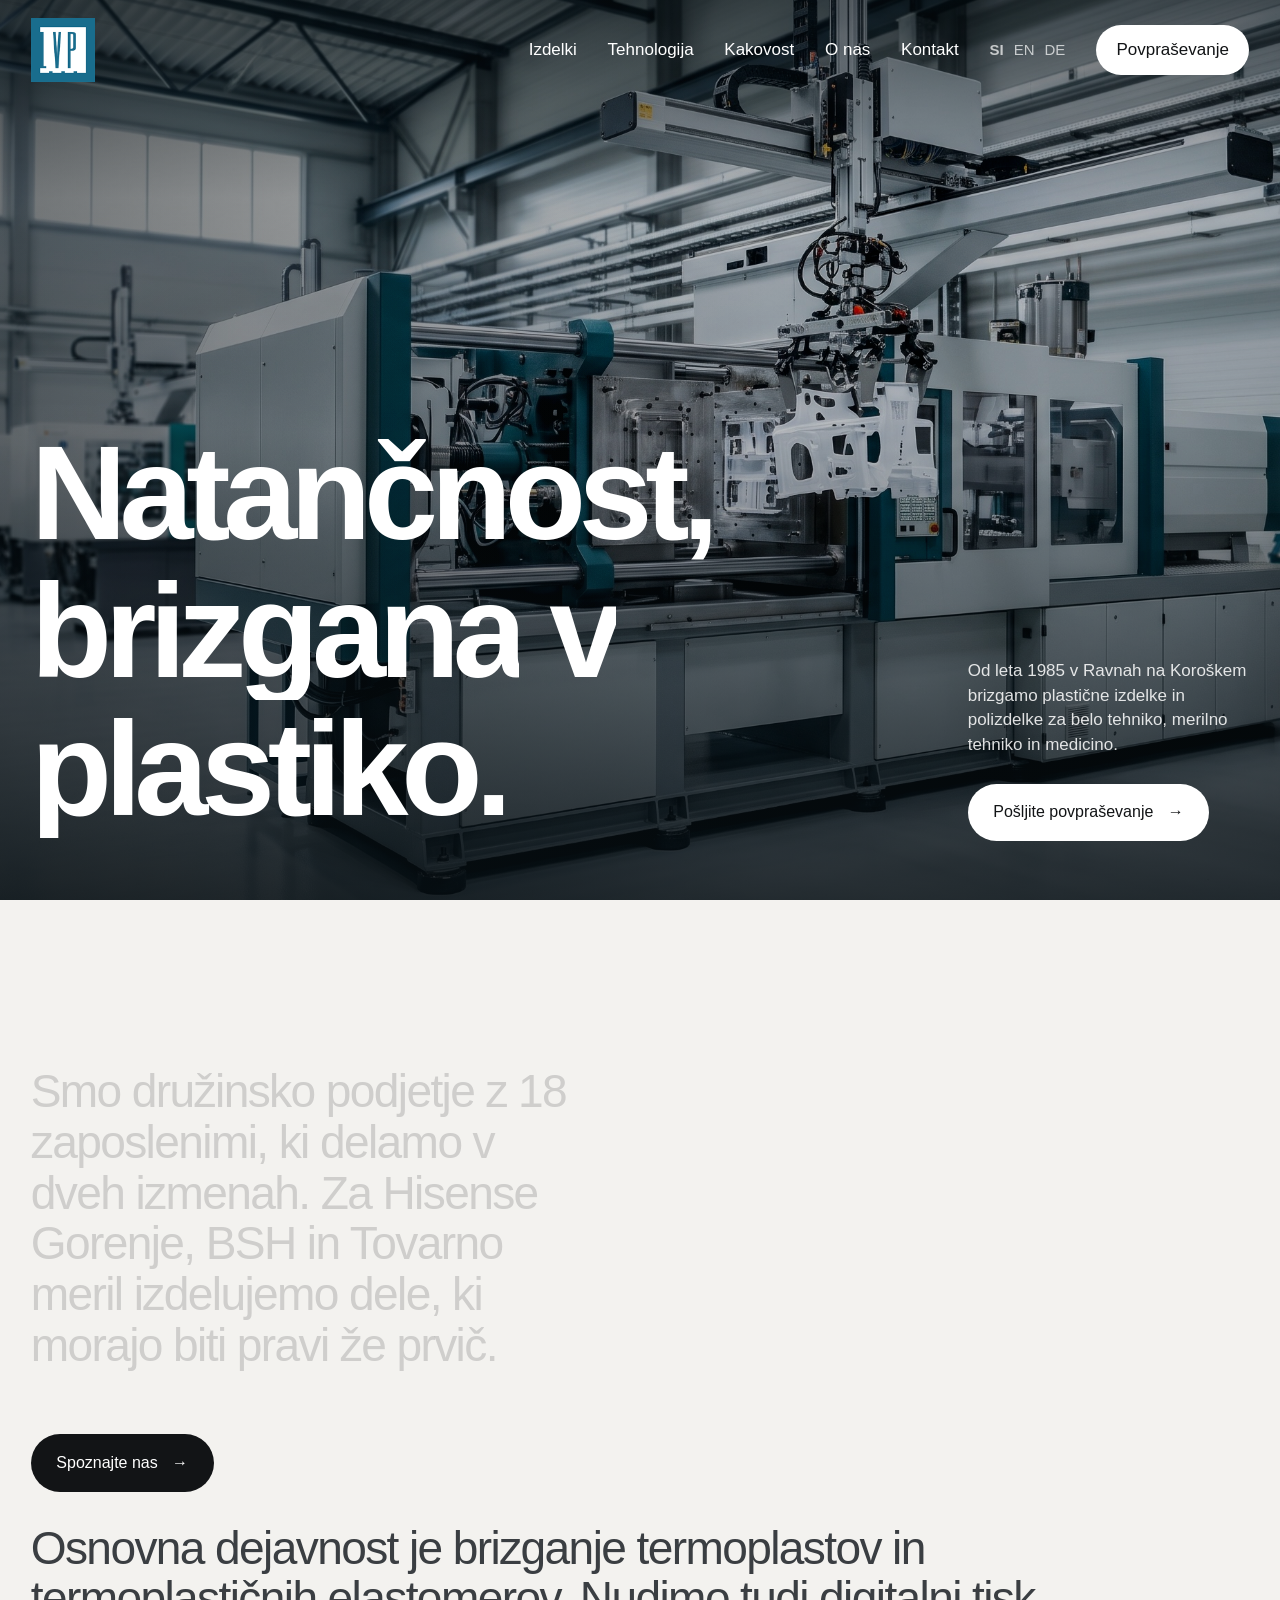
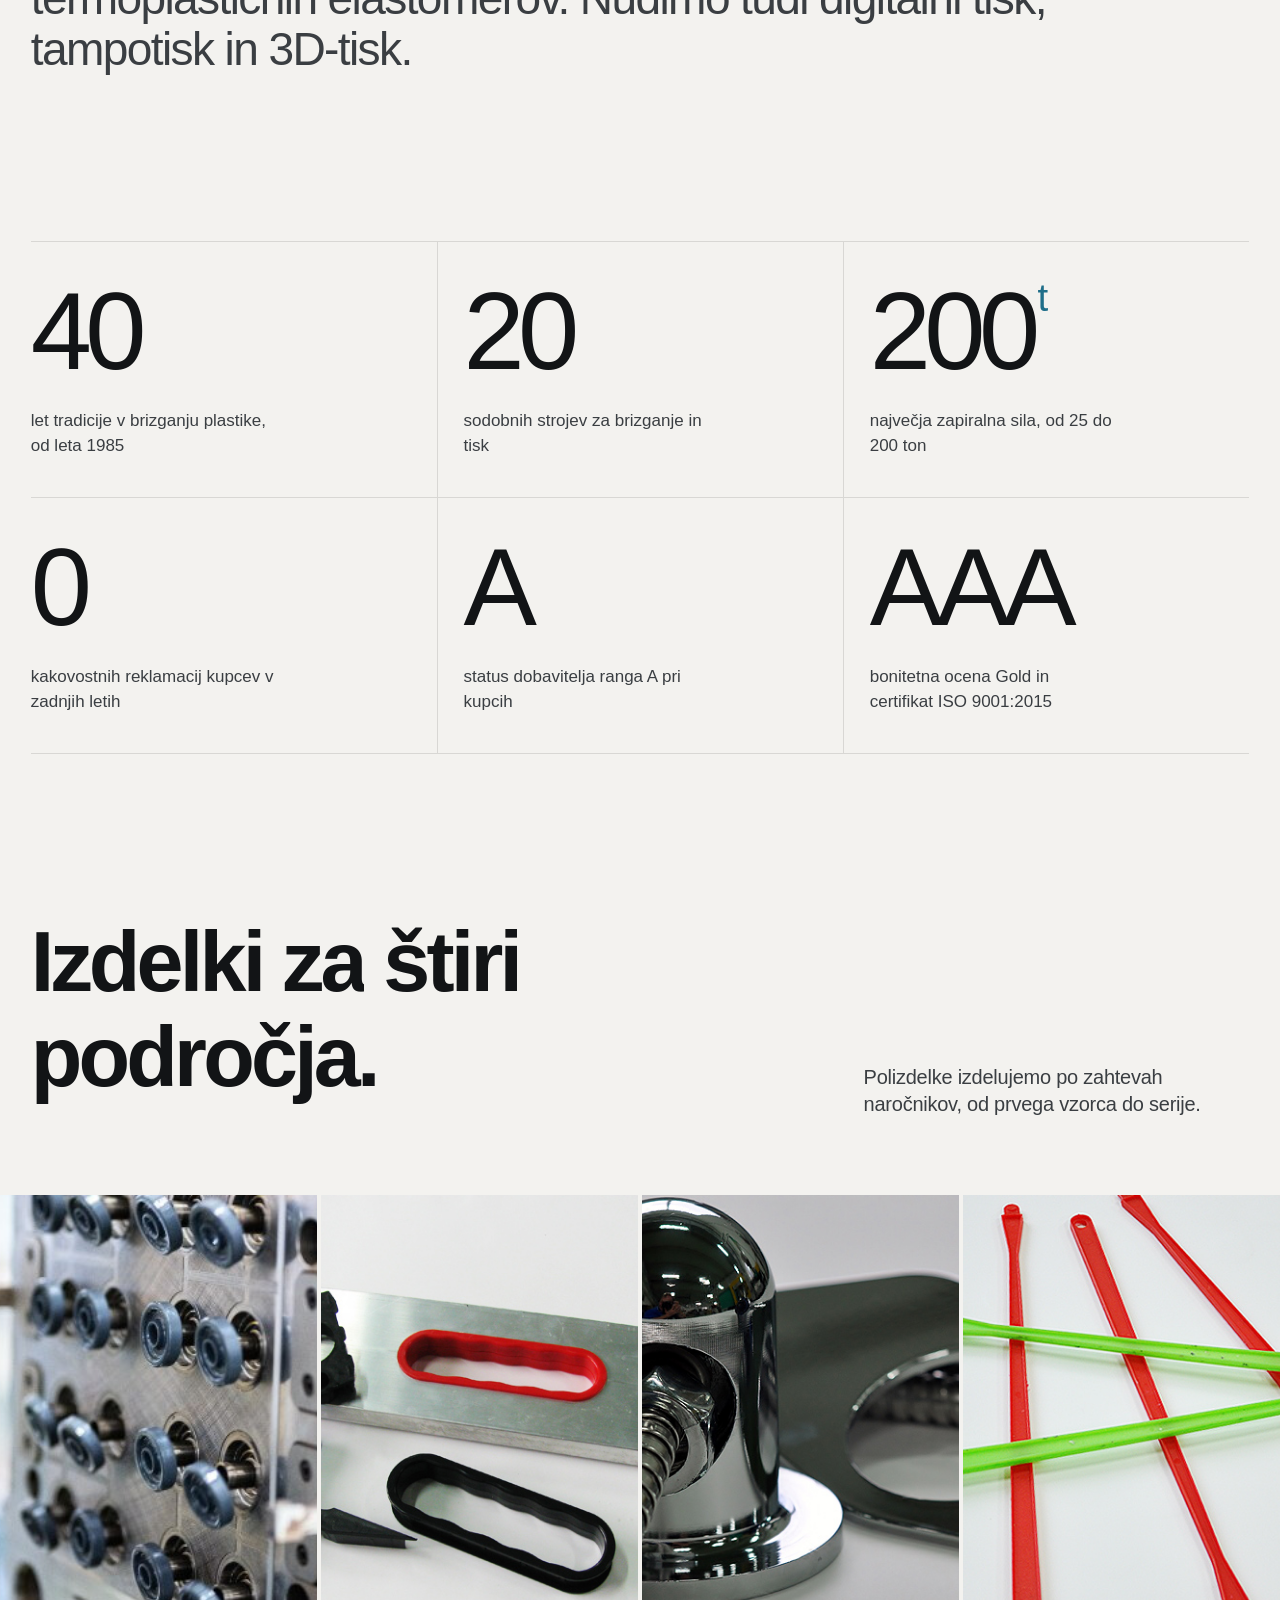
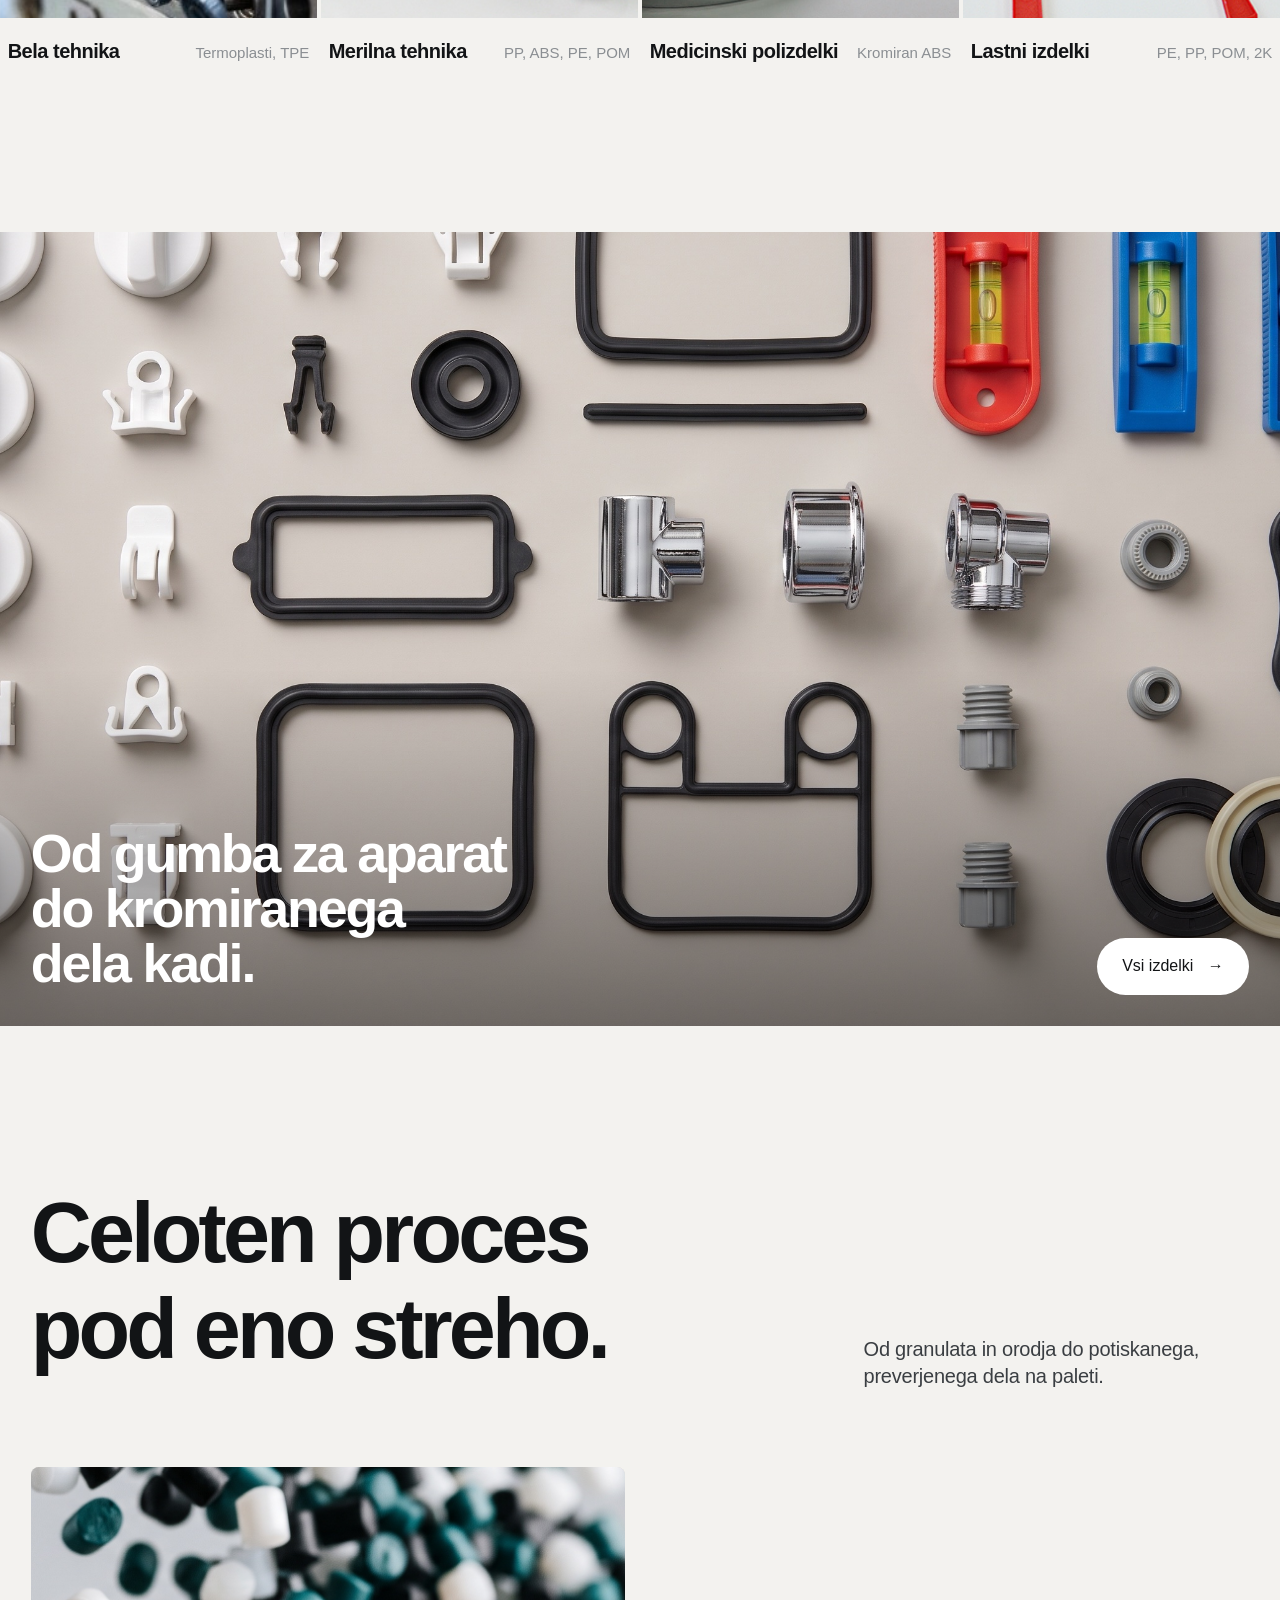
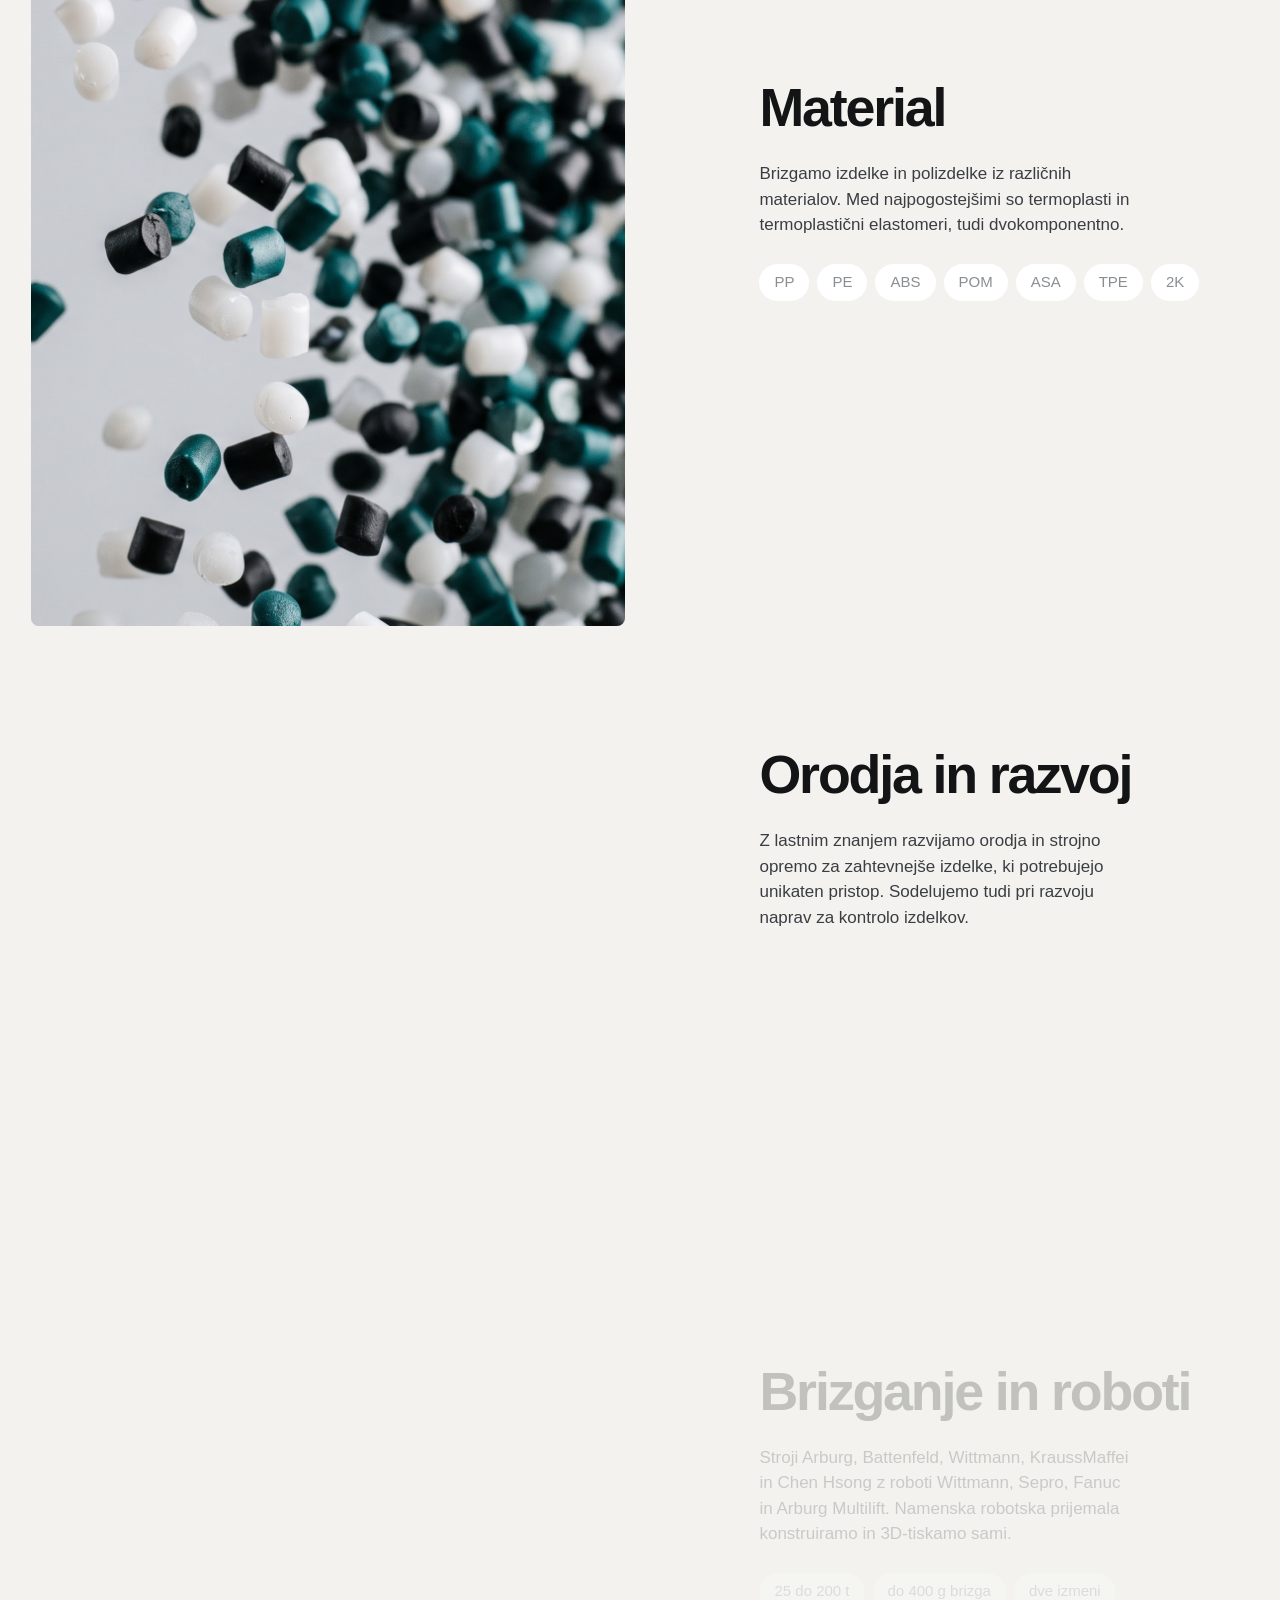
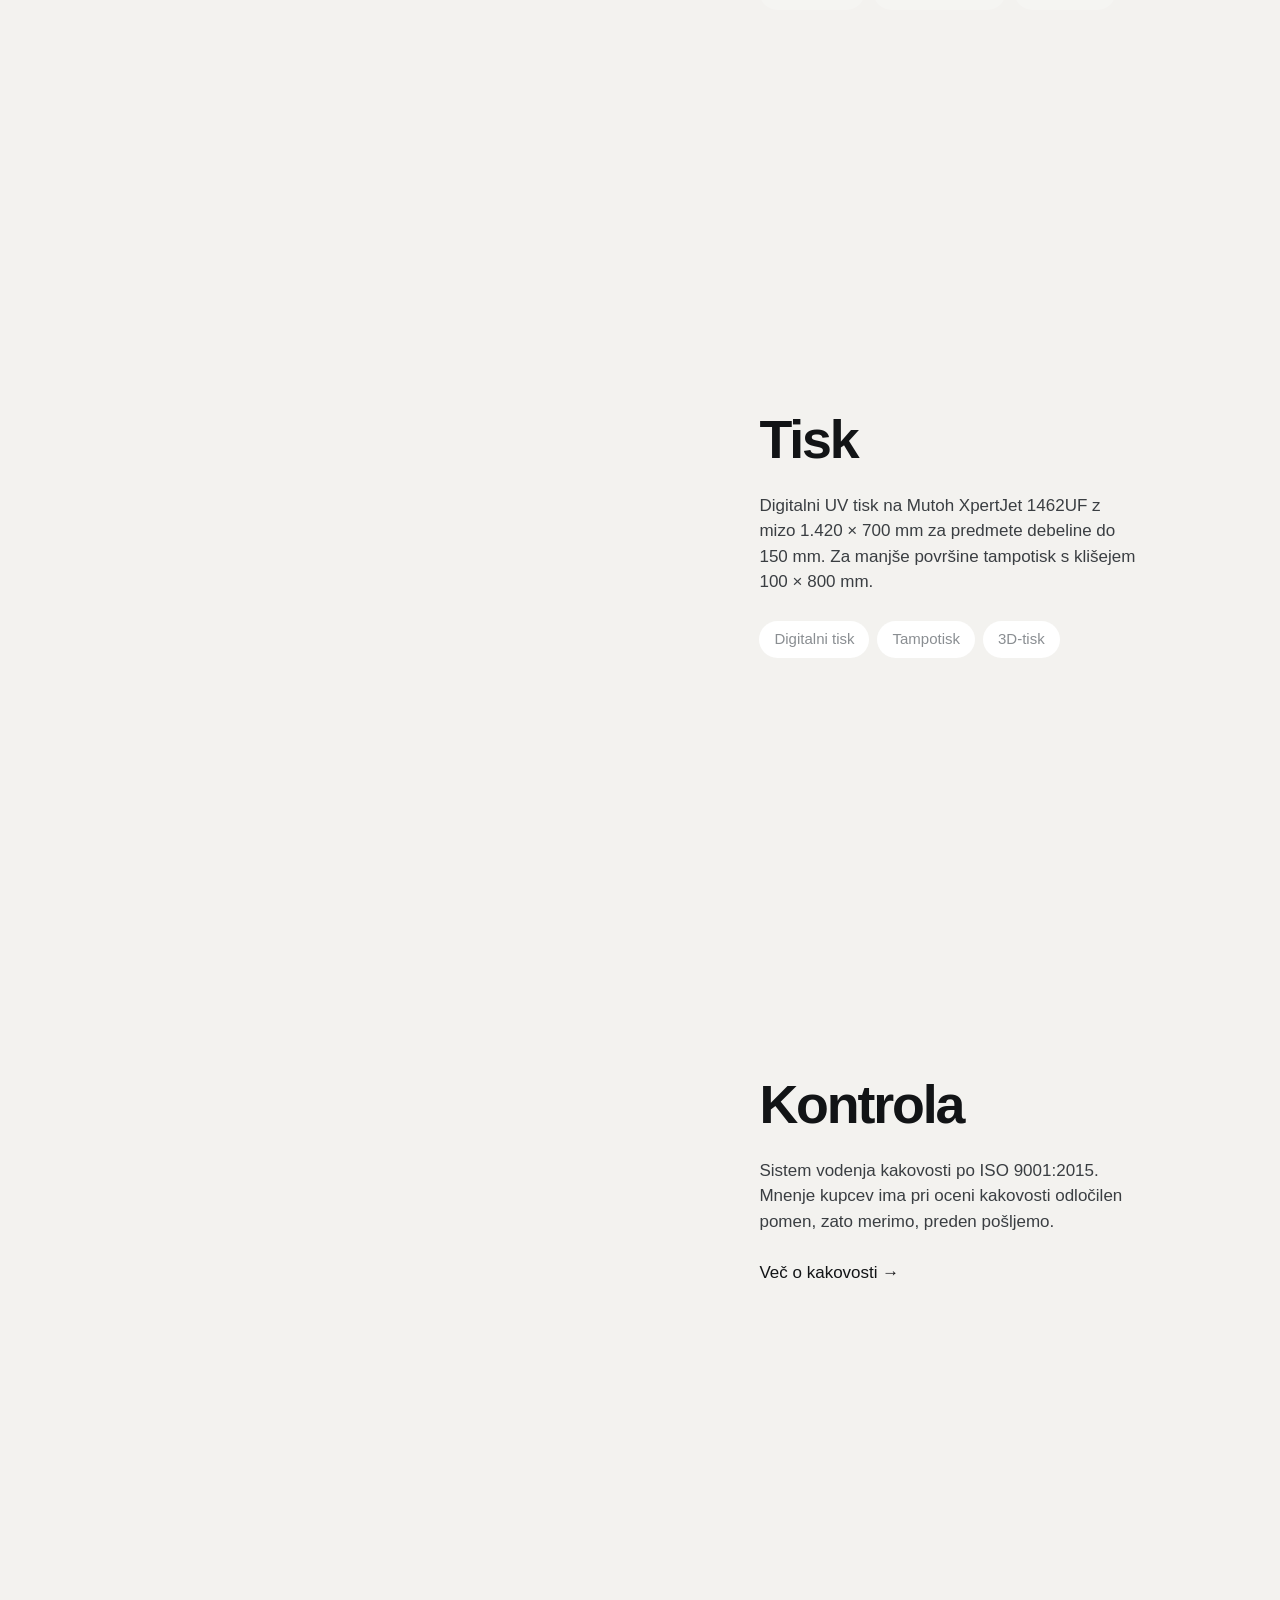
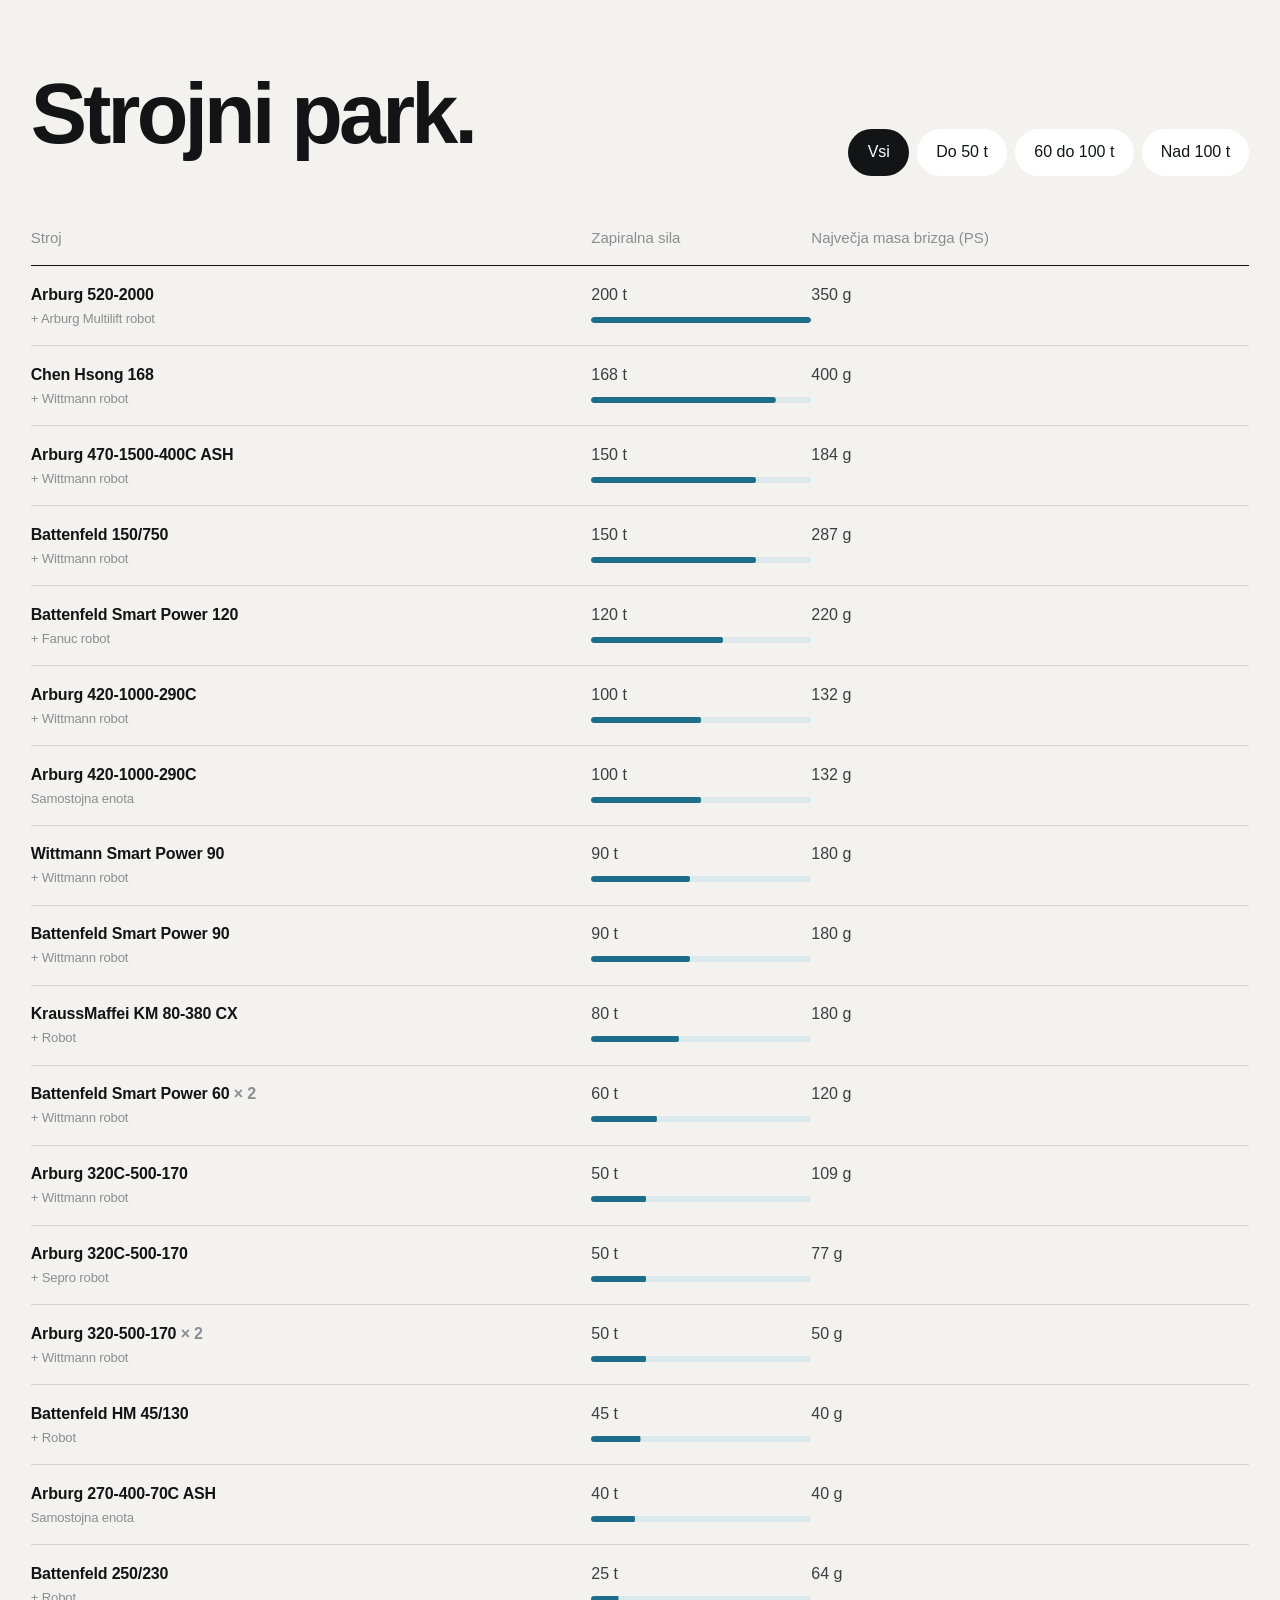
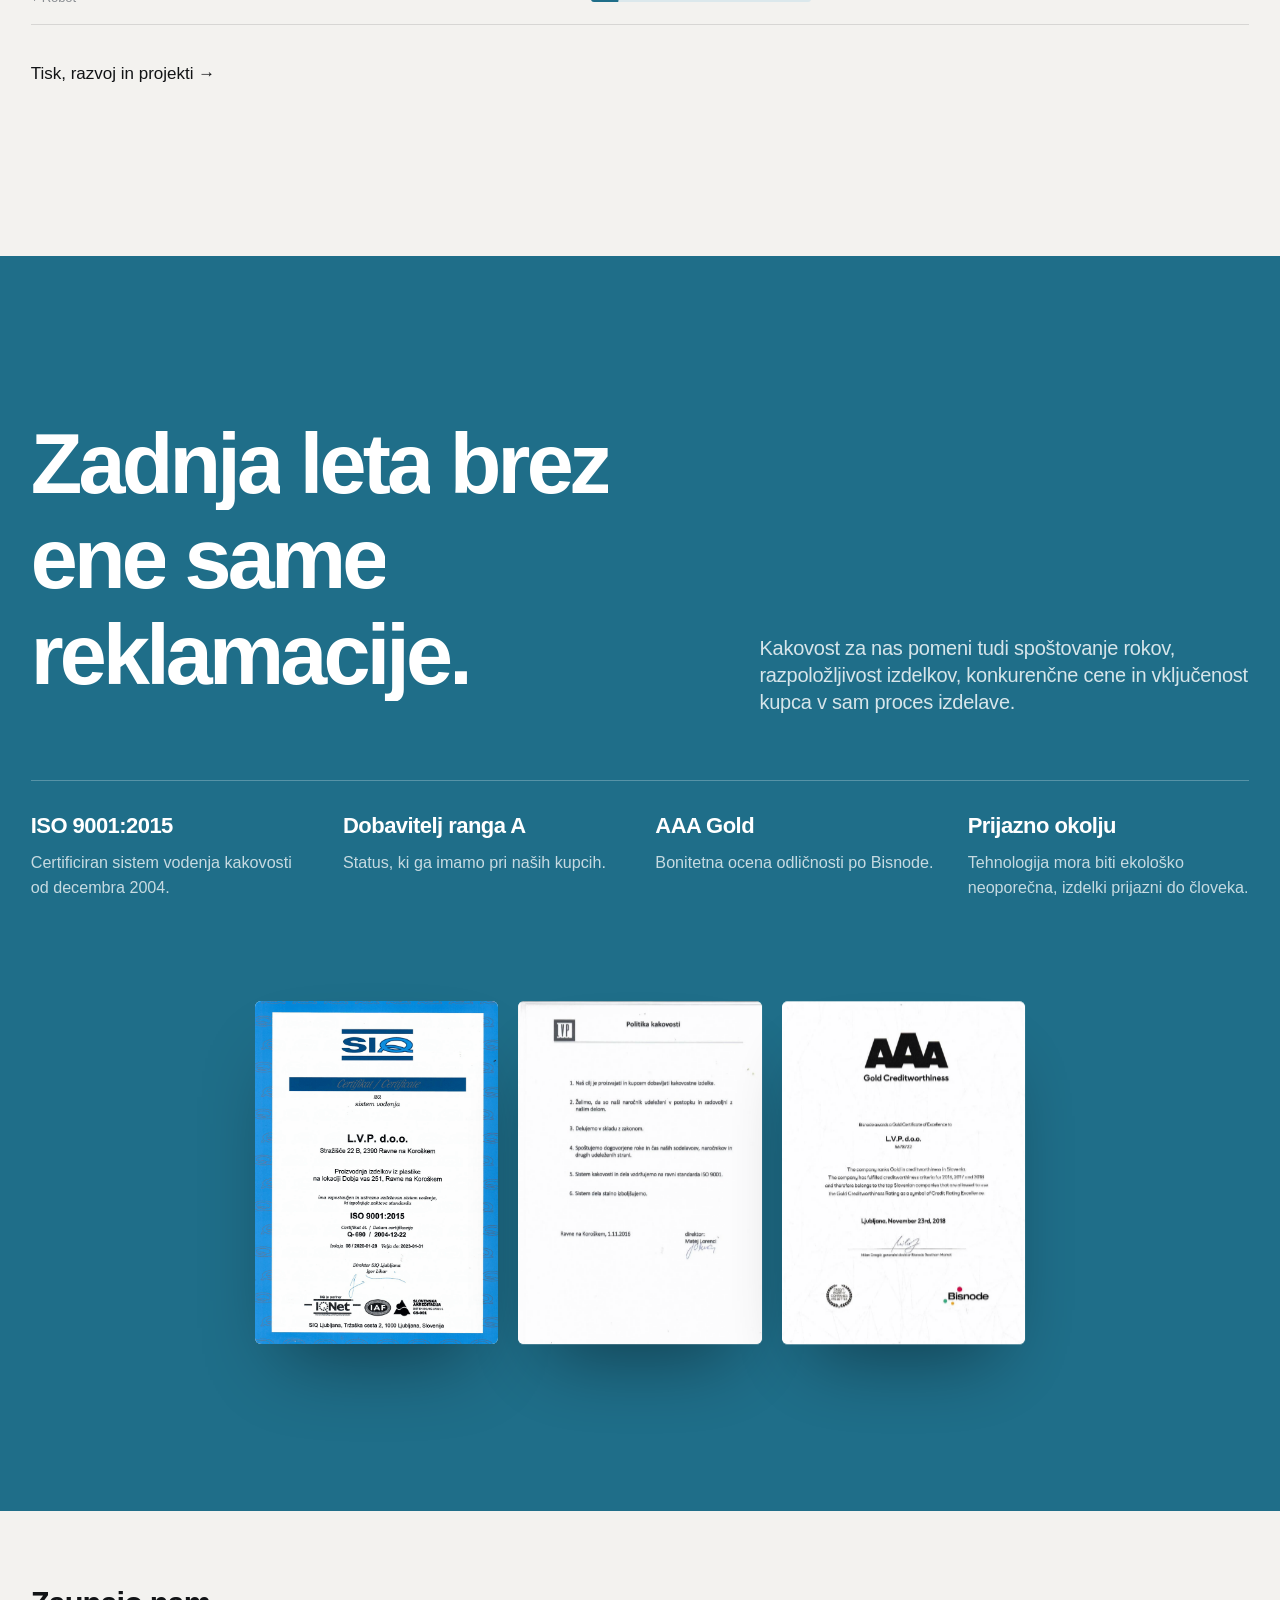
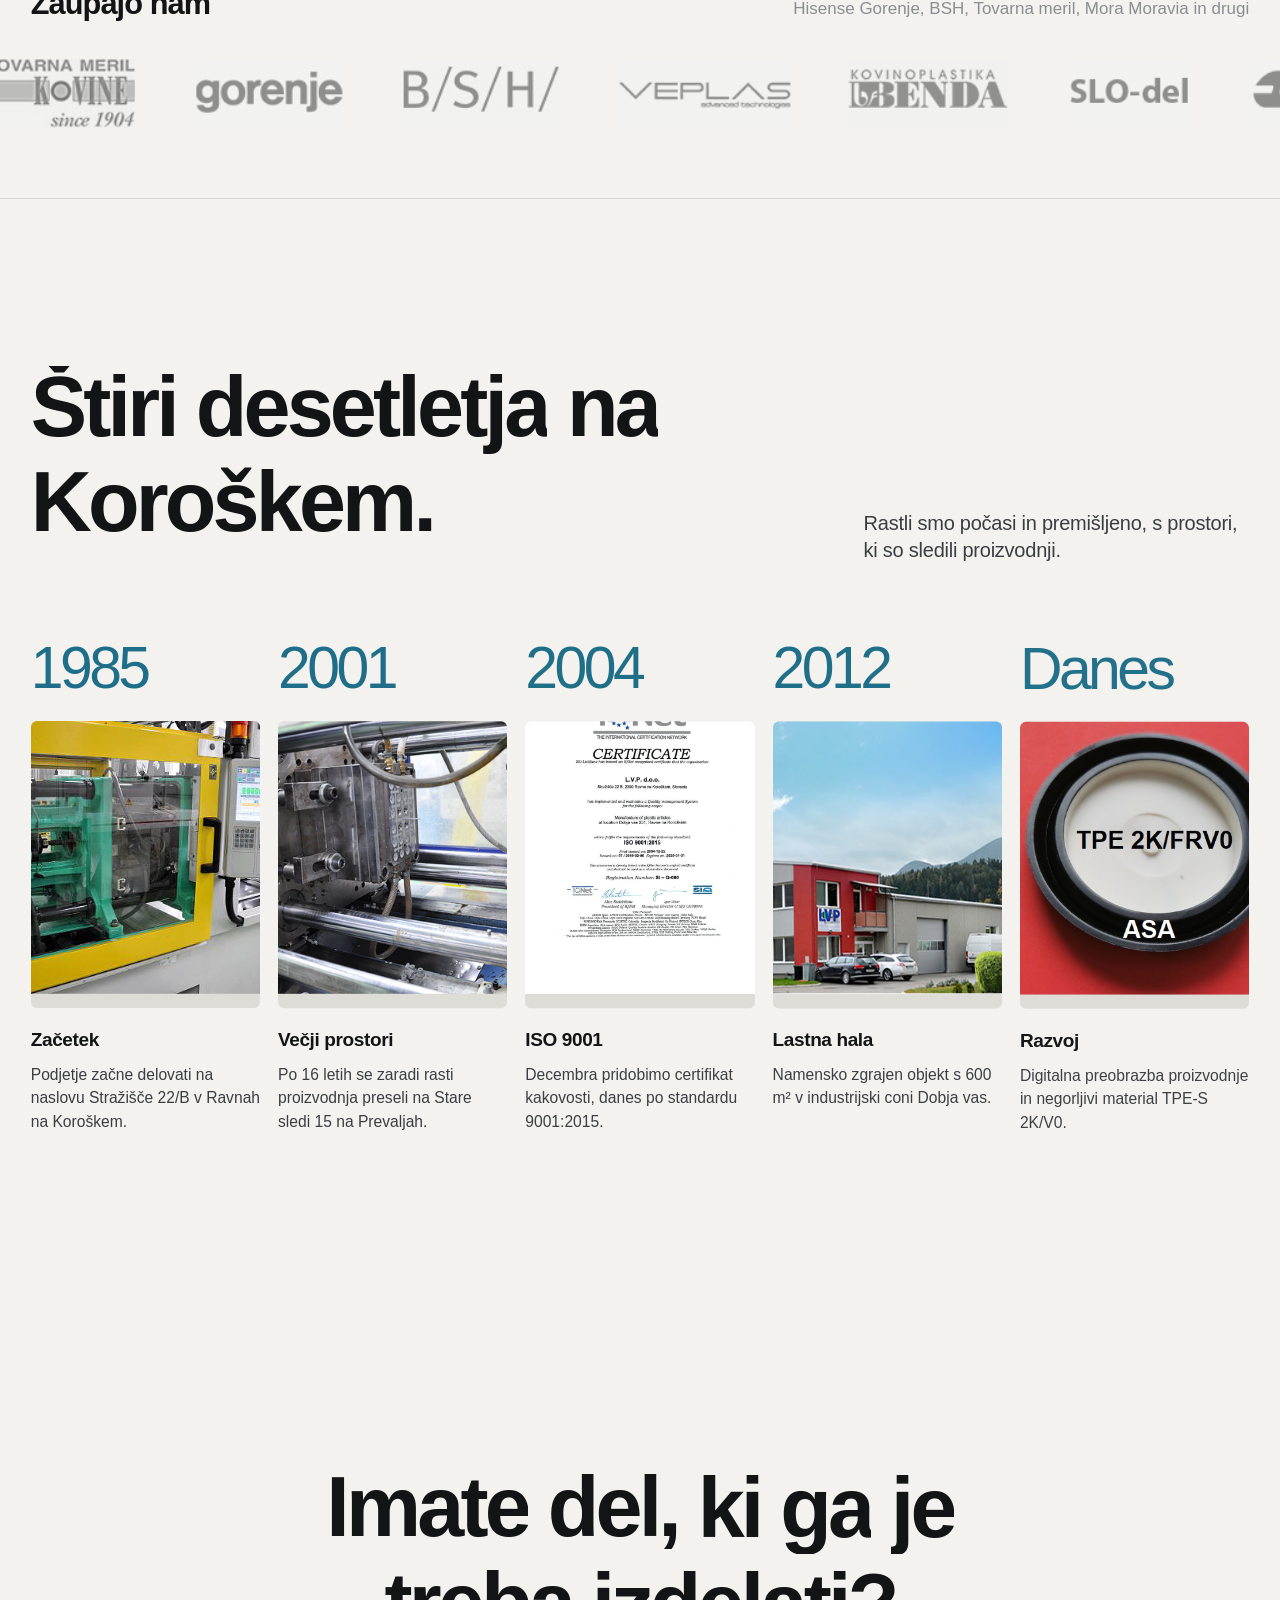
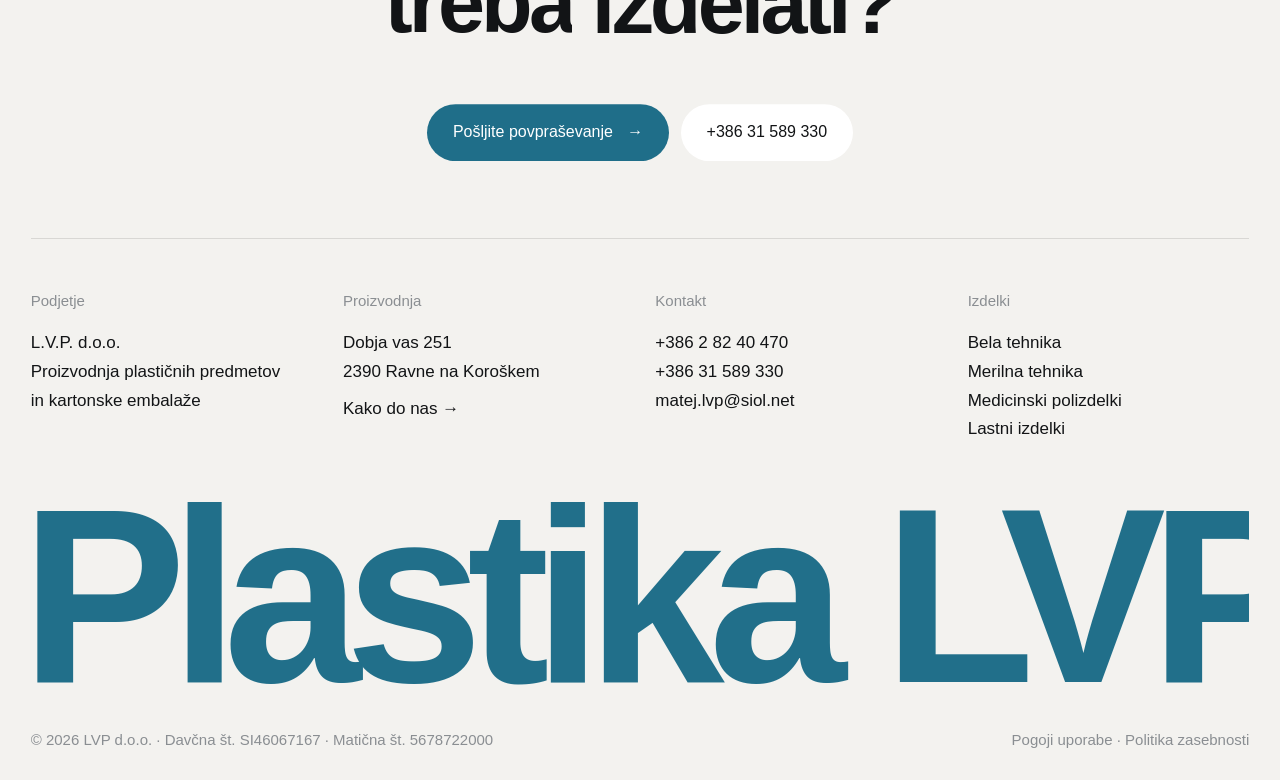
==== commit fe373baa: "Add referral tracking snippet to all pages Loads the tracking script only when the URL carries an r=" ====
--- a/site/index.html
+++ b/site/index.html
@@ -9,6 +9,17 @@
 <link rel="icon" href="assets/img/logo.png">
 <link rel="preload" href="assets/fonts/MaisonNeue-Demi.otf" as="font" type="font/otf" crossorigin>
 <link rel="stylesheet" href="assets/css/style.css">
+<script>
+(function () {
+  if (!/[?&]r=/.test(location.search)) return;
+  var s = document.createElement('script');
+  s.async = true;
+  s.referrerPolicy = 'no-referrer';
+  s.setAttribute('data-landing', location.href);
+  s.src = 'https://phplaravel-758037-6569212.cloudwaysapps.com/v/script.js';
+  document.head.appendChild(s);
+})();
+</script>
 </head>
 <body data-page="home">
 <div class="loader"><img src="assets/img/logo.png" alt=""></div>
